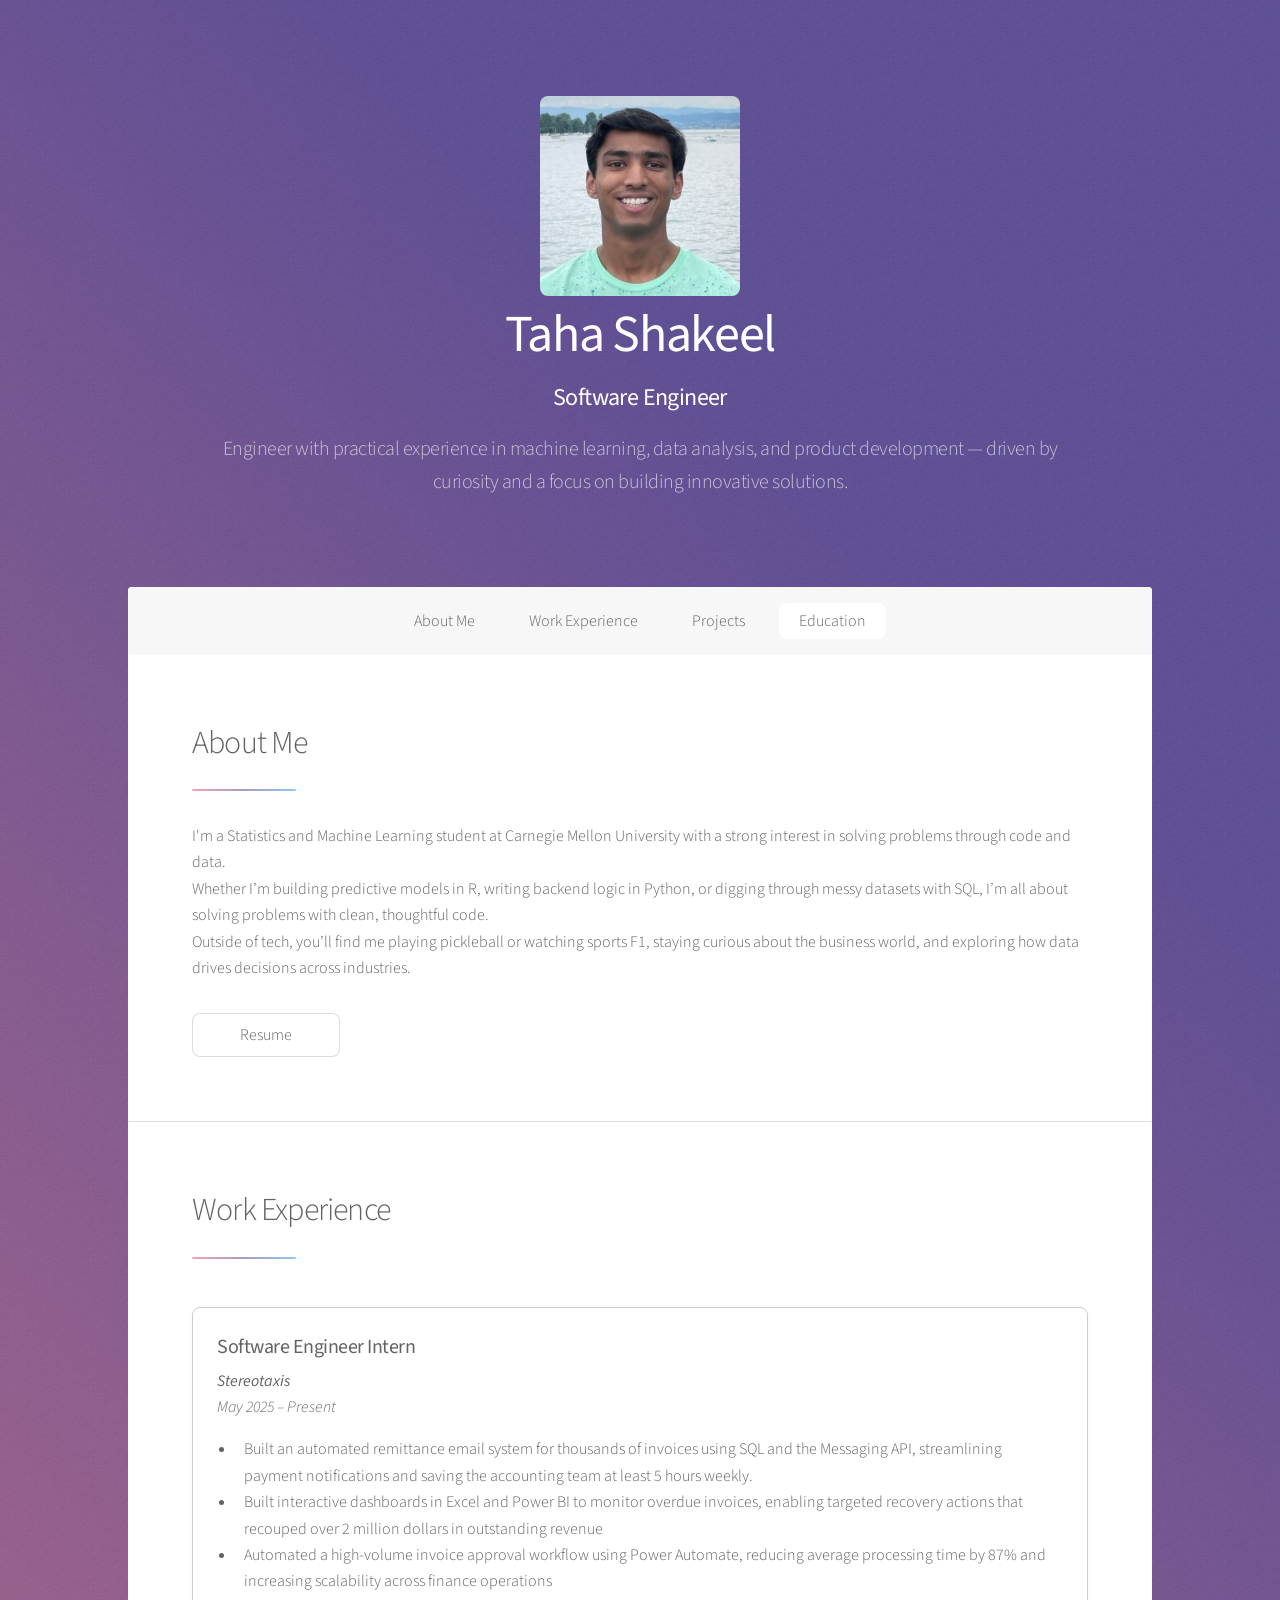
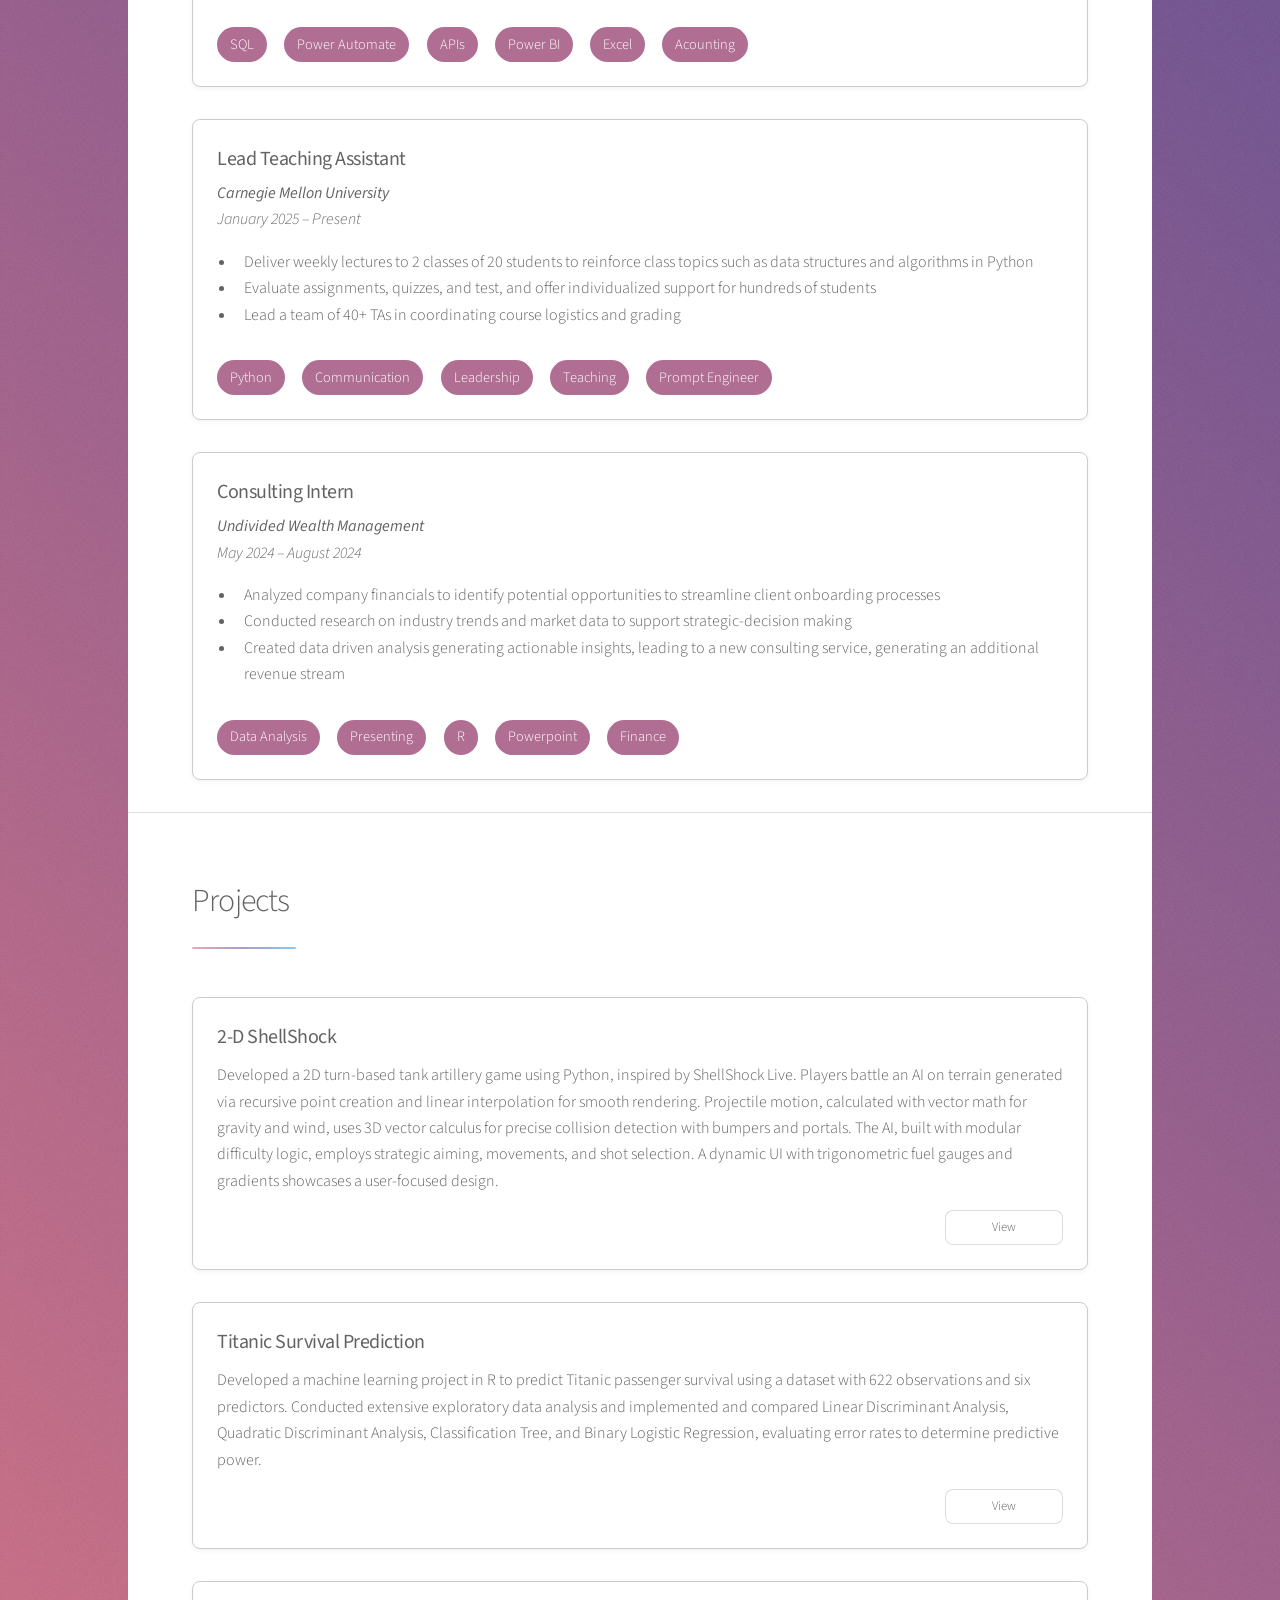
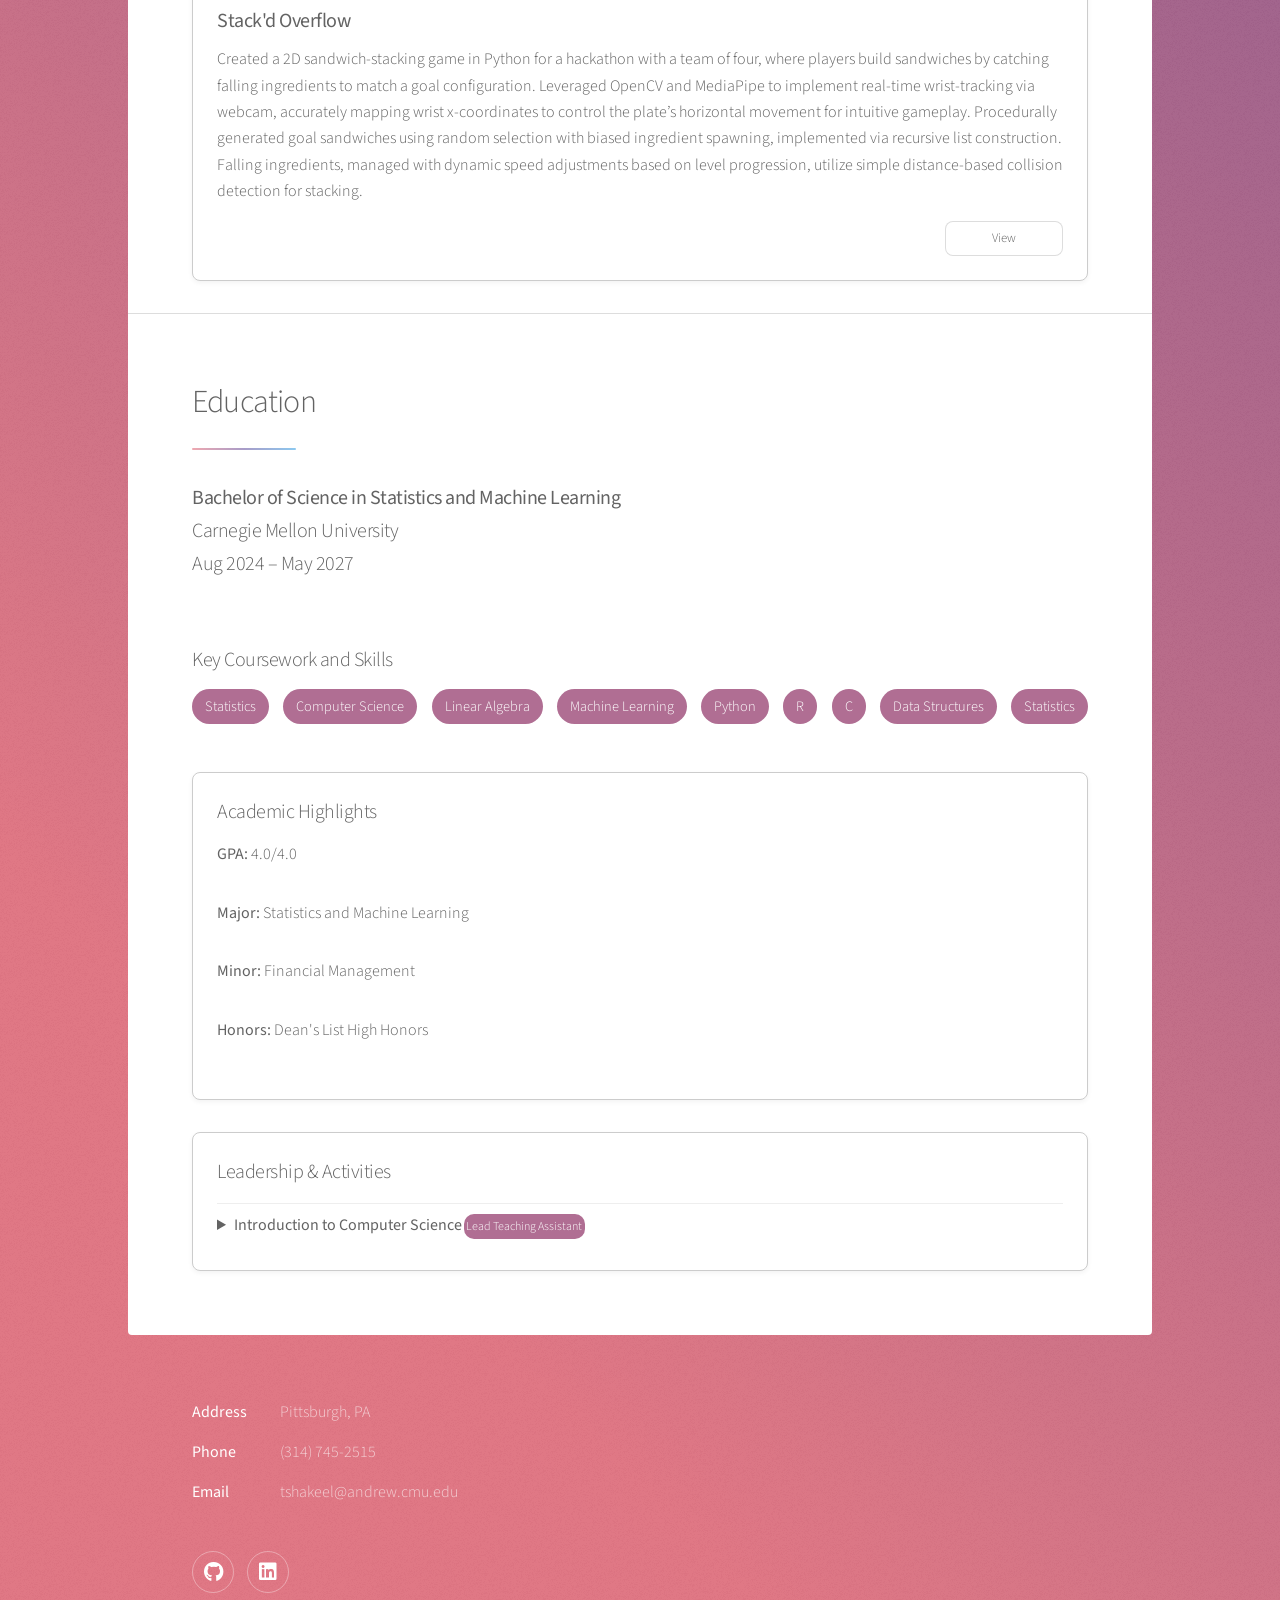
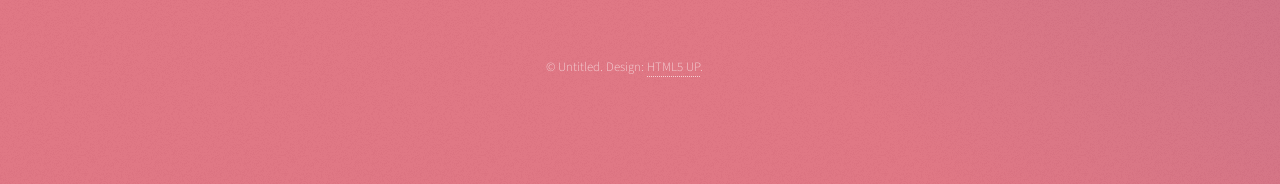
==== index.html @ e115aa86 "Update index.html" ====
<!DOCTYPE HTML>
<!--
	Stellar by HTML5 UP
	html5up.net | @ajlkn
	Free for personal and commercial use under the CCA 3.0 license (html5up.net/license)
-->
<html>
	<head>
		<title>Taha Shakeel</title>
		<meta charset="utf-8" />
		<meta name="viewport" content="width=device-width, initial-scale=1, user-scalable=no" />
		<link rel="stylesheet" href="assets/css/main.css" />
		<noscript><link rel="stylesheet" href="assets/css/noscript.css" /></noscript>
	</head>
	<body class="is-preload">

		<!-- Wrapper -->
			<div id="wrapper">

				<!-- Header -->
					<header id="header" class="alt">
						<!--<span class="image"><img src="images/ProHeadshotCropped.jpg" alt="" /></span>
						<span class="logo"><img src="images/logo.svg" alt="" /></span> -->
						<span class="image"><img src="images/tshakeel.jpg" alt="" /></span>
						<h1><b>Taha Shakeel</b></h1>
						<h2><b>Software Engineer</b></h2>
						<p>Engineer with practical experience in machine 
							learning, data analysis, and product development — driven 
							by curiosity and a focus on building innovative solutions.</p>
					</header>

				<!-- Nav -->
					<nav id="nav">
						<ul>
							<li><a href="#intro" class="active">About Me</a></li>
							<li><a href="#first">Work Experience</a></li>
							<li><a href="#second">Projects</a></li>
							<li><a href="#cta">Education</a></li>
						</ul>
					</nav>

				<!-- Main -->
					<div id="main">

						<!-- About Me -->
							<section id="intro" class="main">
								<div class="spotlight">
									<div class="content">
										<header class="major">
											<h2>About Me</h2>
										</header>
										<p>
										I'm a Statistics and Machine Learning student at Carnegie Mellon University 
										with a strong interest in solving problems through code and data.<br>

										Whether I’m building predictive models in R, writing backend logic in Python, 
										or digging through messy datasets with SQL, I’m all about solving problems 
										with clean, thoughtful code.<br>

										Outside of tech, you’ll find me playing pickleball or watching 
										sports F1, staying curious about the business world, 
										and exploring how data drives decisions across industries.
										</p>
										<ul class="actions">
											<li><a href="https://tshakeel05.github.io/assets/pdfs/Taha_ShakeelResume.pdf" class="button">Resume</a></li>
										</ul>
									</div>
									<!-- <span class="image"><img src="images/tshakeel.jpg" alt="" /></span> -->
								</div>
							</section>

						<!-- First Section -->
							<!-- Work Experience -->
							<section id="first" class="main">
								<header class="major">
									<h2>Work Experience</h2>
								</header>
								<div class="job-list">
									<!-- Job 1 -->
									<div class="job-card">
										<h3><strong>Software Engineer Intern</strong></h3>
										<p class="subheader"><strong>Stereotaxis</strong> <br>
											May 2025 – Present</p>
										<ul>
											<li>Built an automated remittance email system for thousands of invoices using SQL and the Messaging API, streamlining payment notifications and saving the accounting team at least 5 hours weekly.</li>
											<li>Built interactive dashboards in Excel and Power BI to monitor overdue invoices, enabling targeted recovery actions that recouped over 2 million dollars in outstanding revenue</li>
											<li>Automated a high-volume invoice approval workflow using Power Automate, reducing average processing time by 87% and increasing scalability across finance operations</li>
										</ul>
										<span class="course-tag">SQL</span>
										<span class="course-tag">Power Automate</span>
										<span class="course-tag">APIs</span>
										<span class="course-tag">Power BI</span>
										<span class="course-tag">Excel</span>
										<span class="course-tag">Acounting</span>
									</div>

									<!-- Job 2 -->
									<div class="job-card">
										<h3><strong>Lead Teaching Assistant</strong></h3>
										<p class="subheader"><strong>Carnegie Mellon University</strong> <br>
											January 2025 – Present</p>
										<ul>
											<li>Deliver weekly lectures to 2 classes of 20 students to reinforce class topics such as data structures and algorithms in Python</li>
											<li>Evaluate assignments, quizzes, and test, and offer individualized support for hundreds of students </li>
											<li>Lead a team of 40+ TAs in coordinating course logistics and grading</li>
										</ul>
										<span class="course-tag">Python</span>
										<span class="course-tag">Communication</span>
										<span class="course-tag">Leadership</span>
										<span class="course-tag">Teaching</span>
										<span class="course-tag">Prompt Engineer</span>
									</div>

									<!-- Job 3 -->
									<div class="job-card">
										<h3><strong>Consulting Intern</strong></h3>
										<p class="subheader"><strong>Undivided Wealth Management</strong> <br>
											May 2024 – August 2024</p>
										<ul>
											<li>Analyzed company financials to identify potential opportunities to streamline client onboarding processes</li>
											<li>Conducted research on industry trends and market data to support strategic-decision making</li>
											<li>Created data driven analysis generating actionable insights, leading to a new consulting service, generating an
												additional revenue stream</li>
										</ul>
										<span class="course-tag">Data Analysis</span>
										<span class="course-tag">Presenting</span>
										<span class="course-tag">R</span>
										<span class="course-tag">Powerpoint</span>
										<span class="course-tag">Finance</span>
									</div>
								</div>
							</section>

						<!-- Second Section -->
							<!-- Projects -->
							<section id="second" class="main">
								<header class="major">
									<h2>Projects</h2>
								</header>
								<div class="project-list">
									<!-- Project 1 -->
									<div class="project-card">
										<h3><strong>2-D ShellShock</strong></h3>
										<p>Developed a 2D turn-based tank artillery game using Python, inspired by ShellShock Live. Players battle an AI on terrain
											 generated via recursive point creation and linear interpolation for smooth rendering. Projectile motion, calculated with vector math 
											 for gravity and wind, uses 3D vector calculus for precise collision detection with bumpers and portals. The AI, built with modular 
											 difficulty logic, employs strategic aiming, movements, and shot selection. A dynamic UI with trigonometric fuel gauges and gradients showcases a user-focused design.</p>
										<footer class="card-footer">
											<a href="https://github.com/tshakeel05/ShellShock" class="button small">View</a>
										</footer>
									</div>

									<!-- Project 2 -->
									<div class="project-card">
										<h3><strong>Titanic Survival Prediction</strong></h3>
										<p>Developed a machine learning project in R to predict Titanic passenger survival using a dataset with 622 observations and six predictors.
											Conducted extensive exploratory data analysis and implemented and compared Linear Discriminant Analysis, Quadratic Discriminant Analysis, Classification Tree, 
											and Binary Logistic Regression, evaluating error rates to determine predictive power.
										</p>
										<footer class="card-footer">
											<a href="https://tshakeel05.github.io/assets/pdfs/Titanic-Project.pdf" class="button small">View</a>
										</footer>
									</div>

									<!-- Project 3 -->
									<div class="project-card">
										<h3><strong>Stack'd Overflow</strong></h3>
										<p>Created a 2D sandwich-stacking game in Python for a hackathon with a team of four, where players build sandwiches by catching 
											falling ingredients to match a goal configuration. Leveraged OpenCV and MediaPipe to implement real-time wrist-tracking via webcam, 
											accurately mapping wrist x-coordinates to control the plate’s horizontal movement for intuitive gameplay. Procedurally generated goal 
											sandwiches using random selection with biased ingredient spawning, implemented via recursive list construction. Falling ingredients, 
											managed with dynamic speed adjustments based on level progression, utilize simple distance-based collision detection for stacking.</p>
										<footer class="card-footer">
											<a href="https://github.com/ZeRana/hack112" class="button small">View</a>
										</footer>
									</div>
								</div>
							</section>

						<!-- Education -->
							<section id="cta" class="main">
								<header class="major">
									<h2>Education</h2>
									<p><strong>Bachelor of Science in Statistics and Machine Learning</strong><br>
										Carnegie Mellon University<br>
										Aug 2024 – May 2027</p>
								</header>

								<!-- Coursework -->
								<div class="coursework-container">
									<h3>Key Coursework and Skills</h3>
									<div class="scrolling-coursework">
										<div class="scrolling-track">
											<span class="course-tag">Statistics</span>
											<span class="course-tag">Computer Science</span>
											<!--<span class="course-tag">Mathematics</span> -->
											<span class="course-tag">Linear Algebra</span>
											<span class="course-tag">Machine Learning</span>
											<span class="course-tag">Python</span>
											<span class="course-tag">R</span>
											<span class="course-tag">C</span>
											<!--<span class="course-tag">Probability Theory</span> -->
											<span class="course-tag">Data Structures</span>
											<!-- Duplicate once -->
											<span class="course-tag">Statistics</span>
											<span class="course-tag">Computer Science</span>
											<!--<span class="course-tag">Mathematics</span> -->
											<span class="course-tag">Linear Algebra</span>
											<span class="course-tag">Machine Learning</span>
											<span class="course-tag">Python</span>
											<span class="course-tag">R</span>
											<span class="course-tag">C</span>
											<!--<span class="course-tag">Probability Theory</span> -->
											<span class="course-tag">Data Structures</span>
										</div>
									</div>
								</div>


								<!-- Academic Highlights -->
								<div class="edu-grid">
									<div class="edu-card">
										<h3>Academic Highlights</h3>
										<p><strong>GPA:</strong> 4.0/4.0</p>
										<p><strong>Major:</strong> Statistics and Machine Learning</p>
										<p><strong>Minor:</strong> Financial Management</p>
										<p><strong>Honors:</strong> Dean's List High Honors</p>
									</div>

									<!-- Leadership & Activities -->
									<div class="edu-card">
										<h3>Leadership & Activities</h3>

										<details class="dropdown-card">
											<summary><strong>Introduction to Computer Science</strong> <span class="badge">Lead Teaching Assistant</span></summary>
											<p>Oversee a team of 40+ TAs in coordinating course logistics and grading for CMU's largest undergraduate Intro to CS course. Lead weekly 
												recitation sessions focused on data structures and algorithms for a class of about 20 students, and held regular office hours 
												to provide individualized academic support and mentorship.</p>
										</details>
									</div>
								</div>
							</section>
					</div>

				<!-- Footer -->
					<footer id="footer">
						<section>
							<dl class="alt">
								<dt>Address</dt>
								<dd>Pittsburgh, PA</dd>
								<dt>Phone</dt>
								<dd>(314) 745-2515</dd>
								<dt>Email</dt>
								<dd>tshakeel@andrew.cmu.edu</a></dd>
							</dl>
							<ul class="icons">
								<li><a href="https://github.com/tshakeel05" class="icon brands fa-github alt"><span class="label">GitHub</span></a></li>
								<li><a href="https://www.linkedin.com/in/taha-shakeel" class="icon brands fa-linkedin alt"><span class="label">Linkedin</span></a></li>
							</ul>
						</section>
						<p class="copyright">&copy; Untitled. Design: <a href="https://html5up.net">HTML5 UP</a>.</p>
					</footer>

			</div>

		<!-- Scripts -->
			<script src="assets/js/jquery.min.js"></script>
			<script src="assets/js/jquery.scrollex.min.js"></script>
			<script src="assets/js/jquery.scrolly.min.js"></script>
			<script src="assets/js/browser.min.js"></script>
			<script src="assets/js/breakpoints.min.js"></script>
			<script src="assets/js/util.js"></script>
			<script src="assets/js/main.js"></script>

	</body>

</html>
---- assets/css/noscript.css ----
/*
	Stellar by HTML5 UP
	html5up.net | @ajlkn
	Free for personal and commercial use under the CCA 3.0 license (html5up.net/license)
*/

/* Header */

	body.is-preload #header.alt > * {
		opacity: 1;
	}

	body.is-preload #header.alt .logo {
		-moz-transform: none;
		-webkit-transform: none;
		-ms-transform: none;
		transform: none;
	}
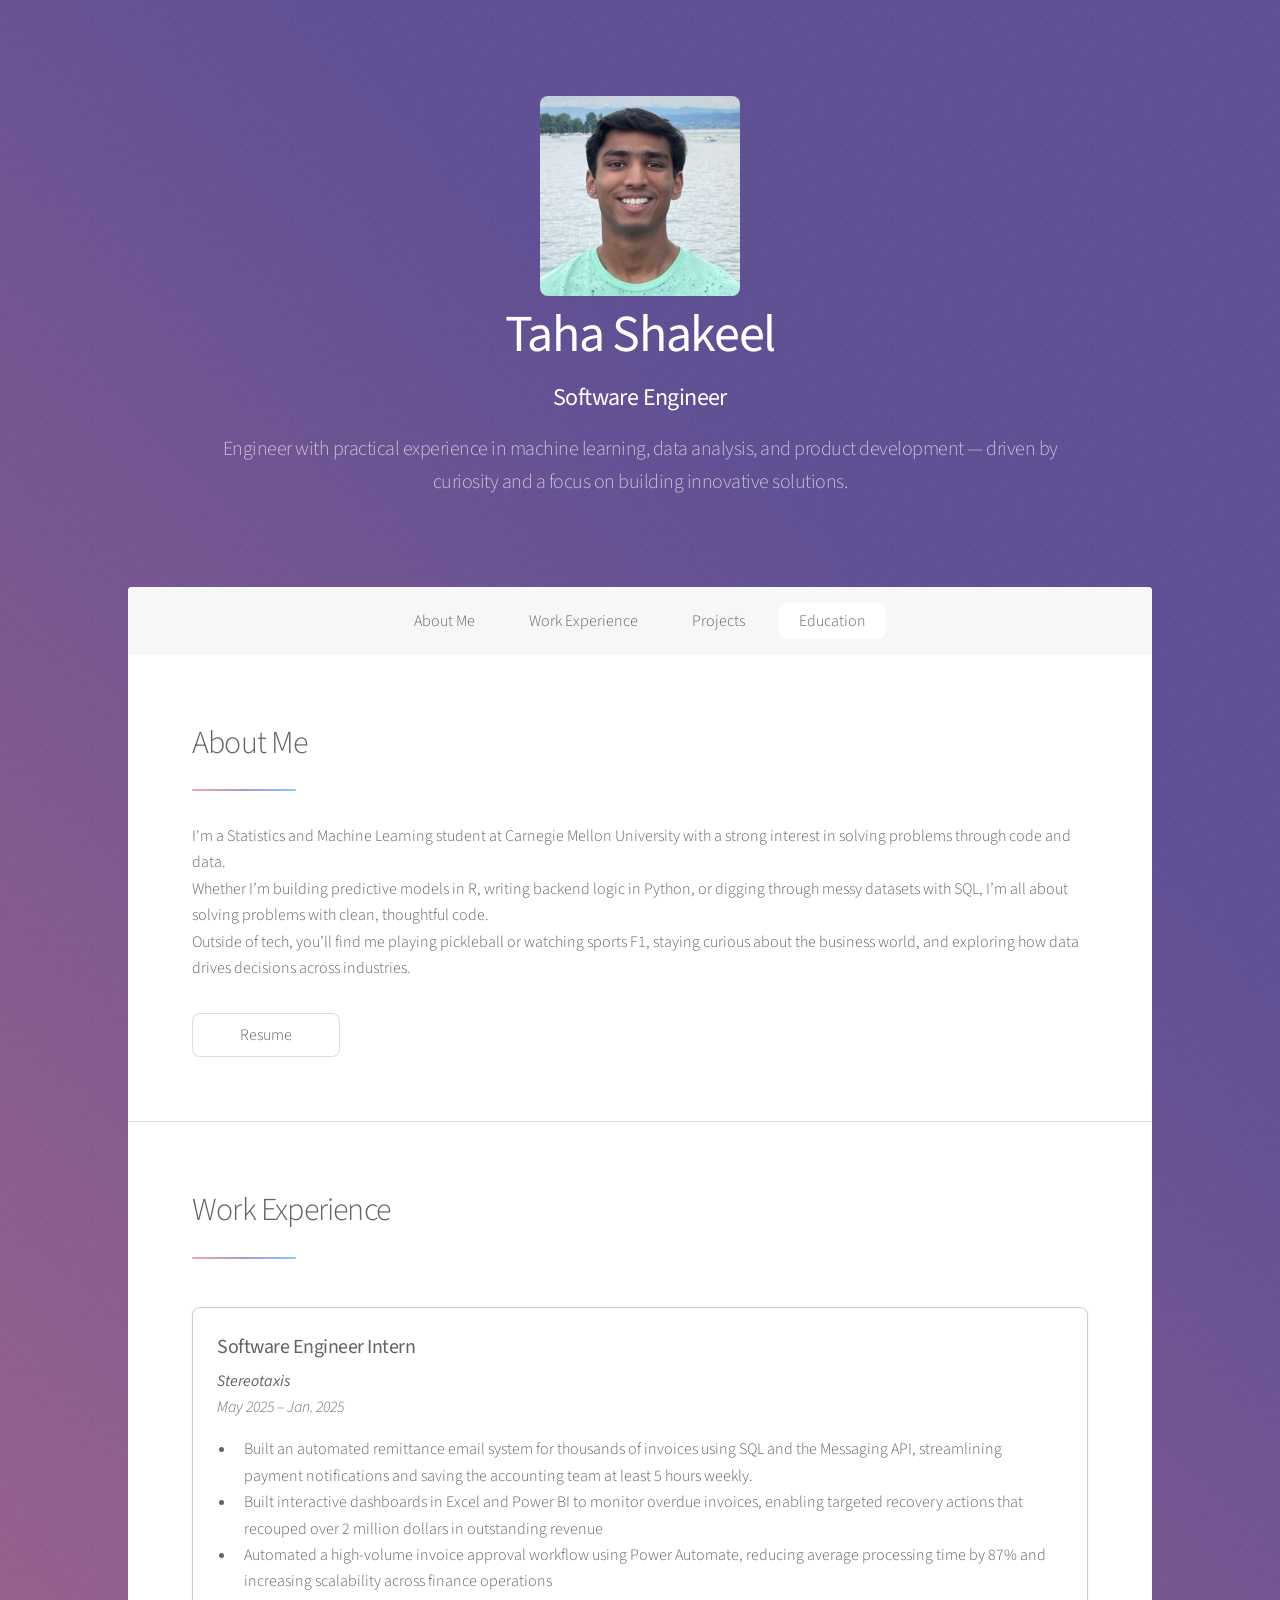
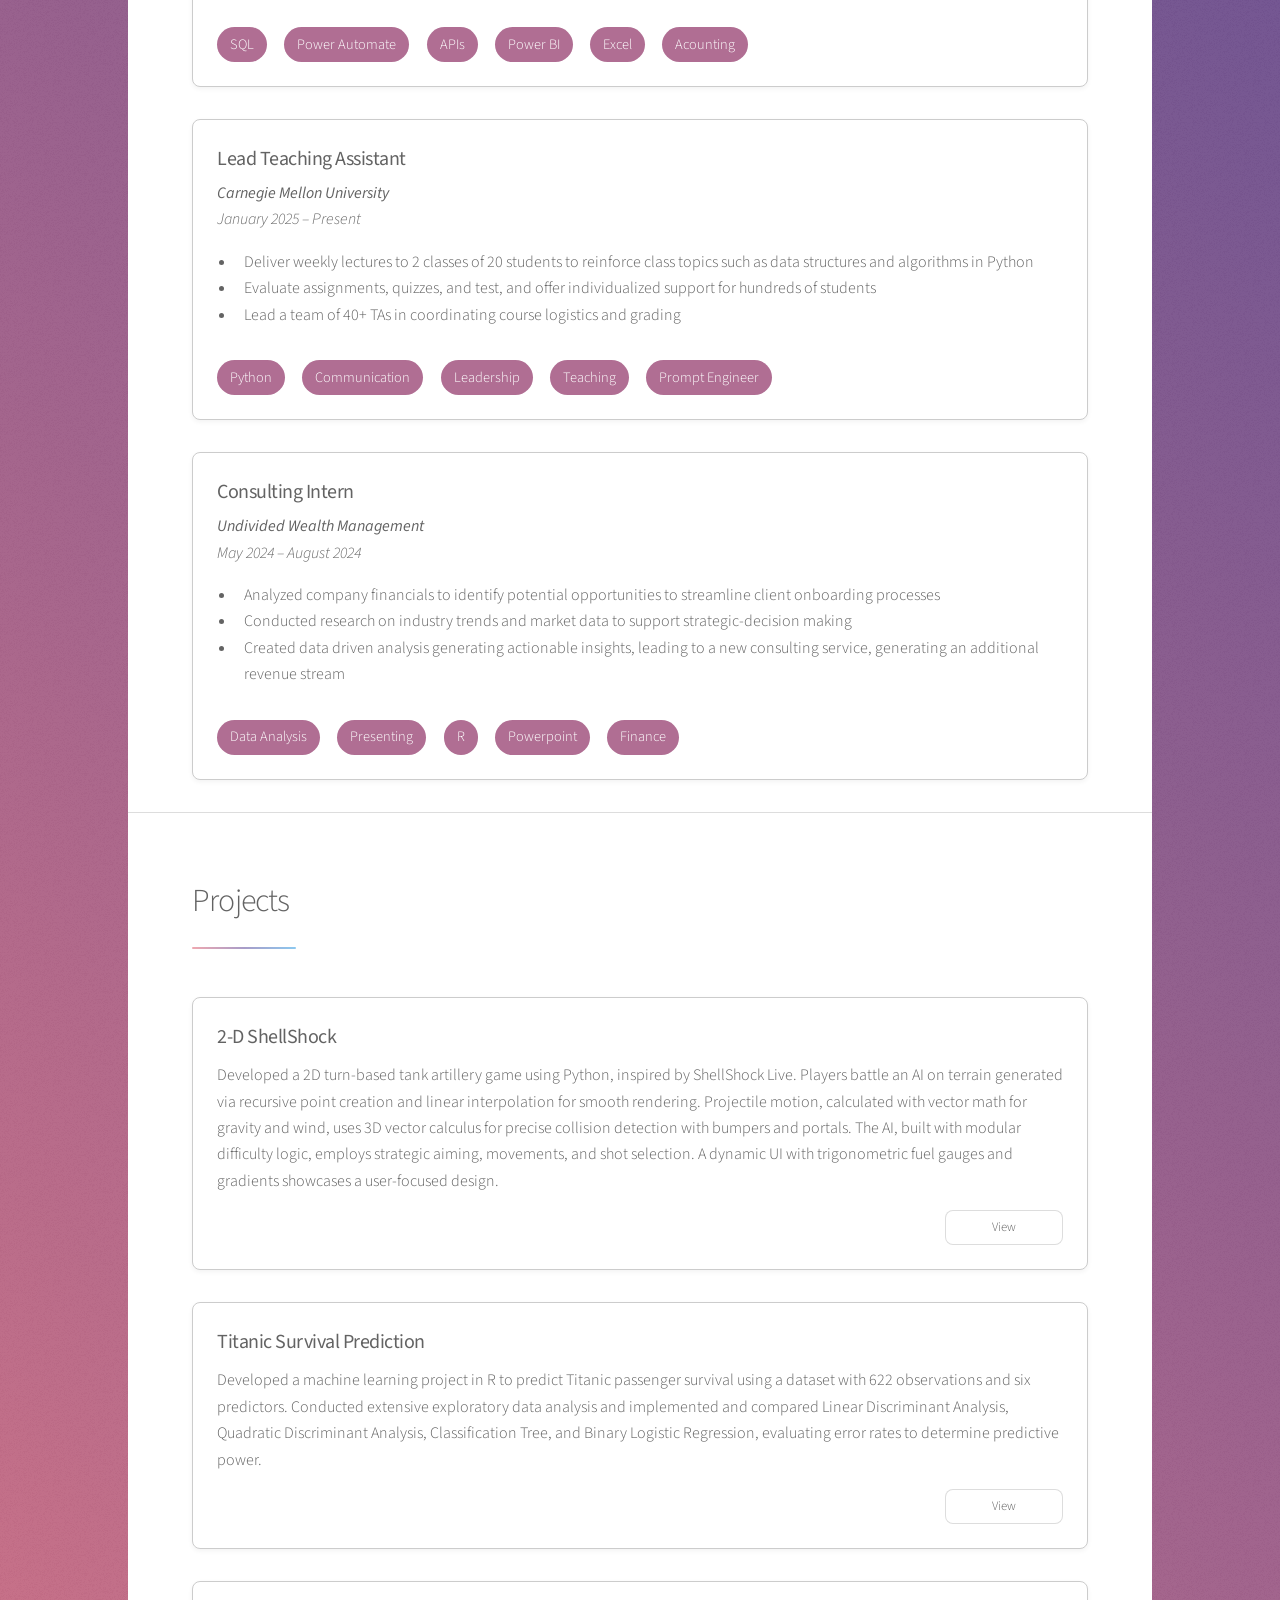
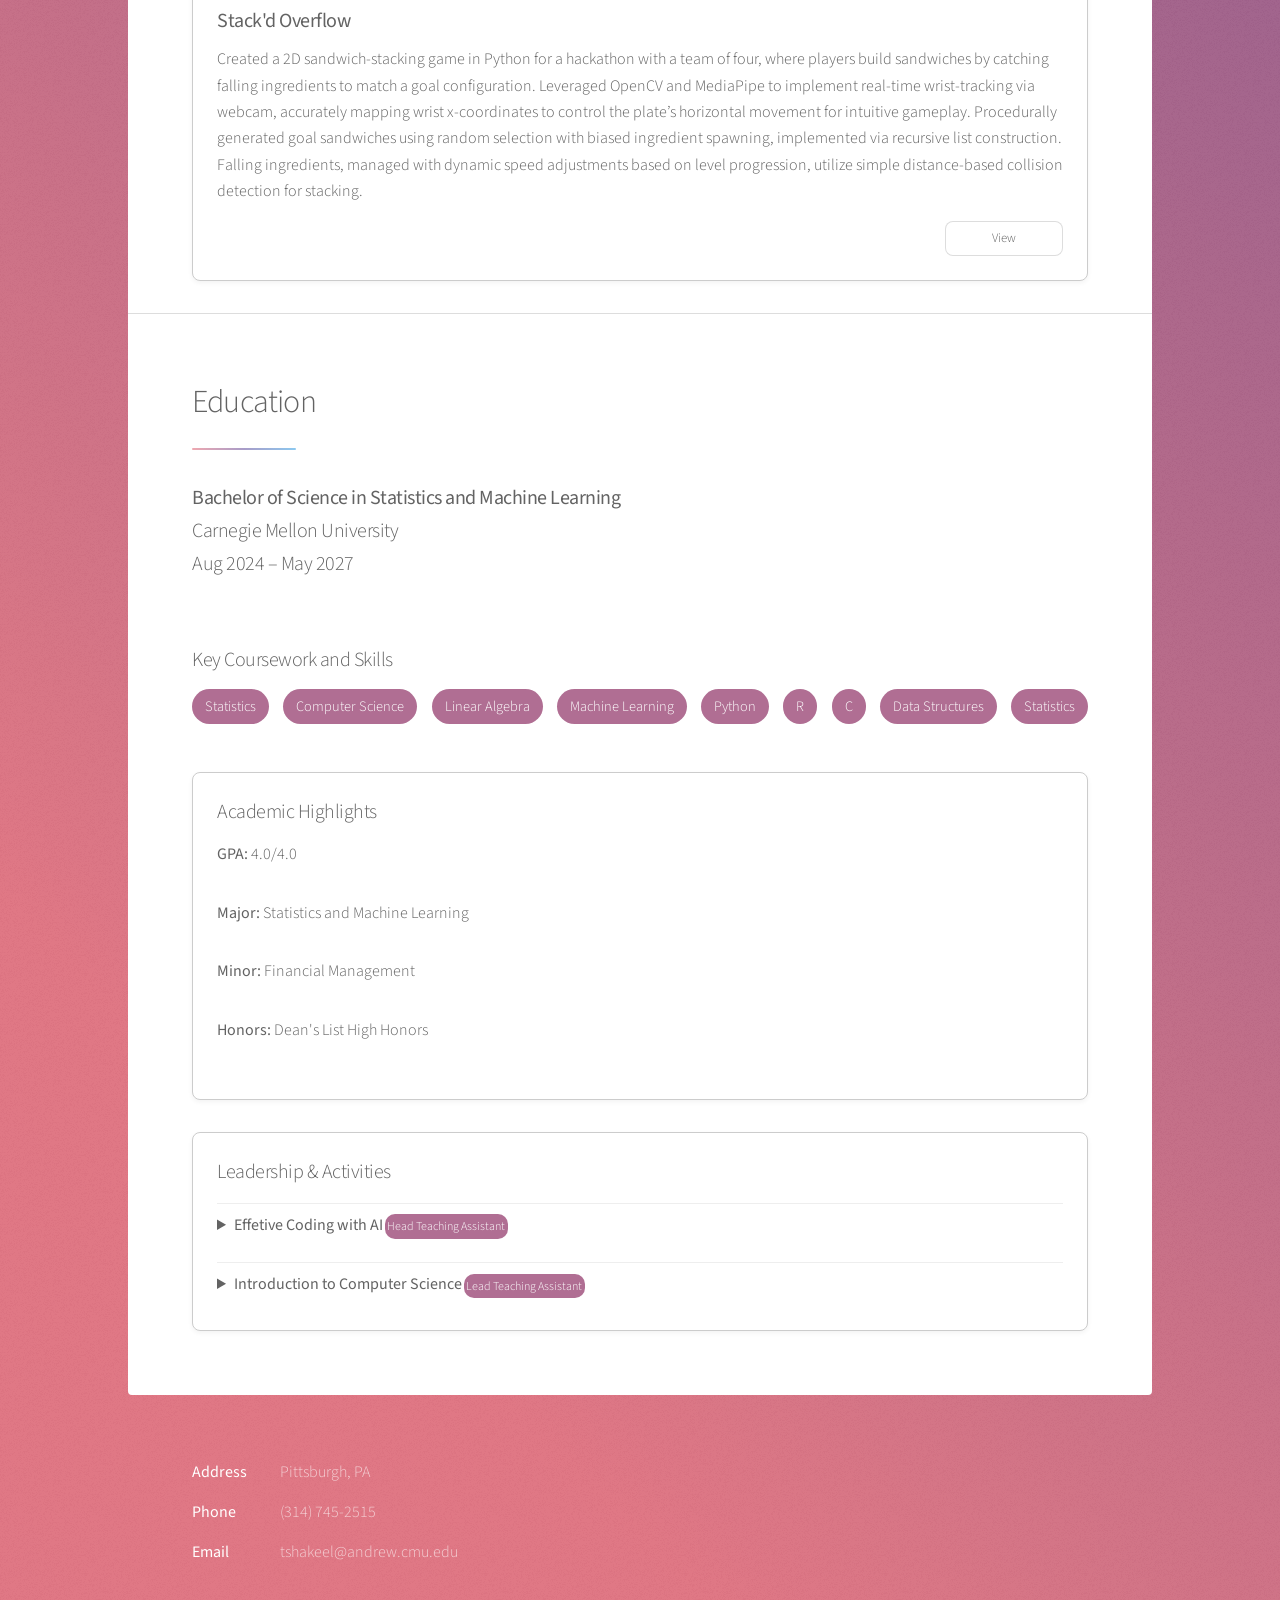
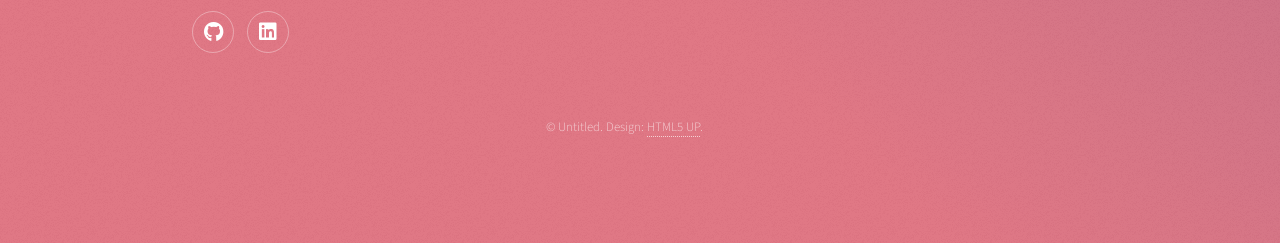
==== commit 1664e949: "Update index.html" ====
--- a/index.html
+++ b/index.html
@@ -80,7 +80,7 @@
 									<div class="job-card">
 										<h3><strong>Software Engineer Intern</strong></h3>
 										<p class="subheader"><strong>Stereotaxis</strong> <br>
-											May 2025 – Present</p>
+											May 2025 – Jan. 2025</p>
 										<ul>
 											<li>Built an automated remittance email system for thousands of invoices using SQL and the Messaging API, streamlining payment notifications and saving the accounting team at least 5 hours weekly.</li>
 											<li>Built interactive dashboards in Excel and Power BI to monitor overdue invoices, enabling targeted recovery actions that recouped over 2 million dollars in outstanding revenue</li>
@@ -232,6 +232,10 @@
 										<h3>Leadership & Activities</h3>
 
 										<details class="dropdown-card">
+											<summary><strong>Effetive Coding with AI</strong> <span class="badge">Head Teaching Assistant</span></summary>
+											<p></p>
+										</details>
+										<details class="dropdown-card">
 											<summary><strong>Introduction to Computer Science</strong> <span class="badge">Lead Teaching Assistant</span></summary>
 											<p>Oversee a team of 40+ TAs in coordinating course logistics and grading for CMU's largest undergraduate Intro to CS course. Lead weekly 
 												recitation sessions focused on data structures and algorithms for a class of about 20 students, and held regular office hours 
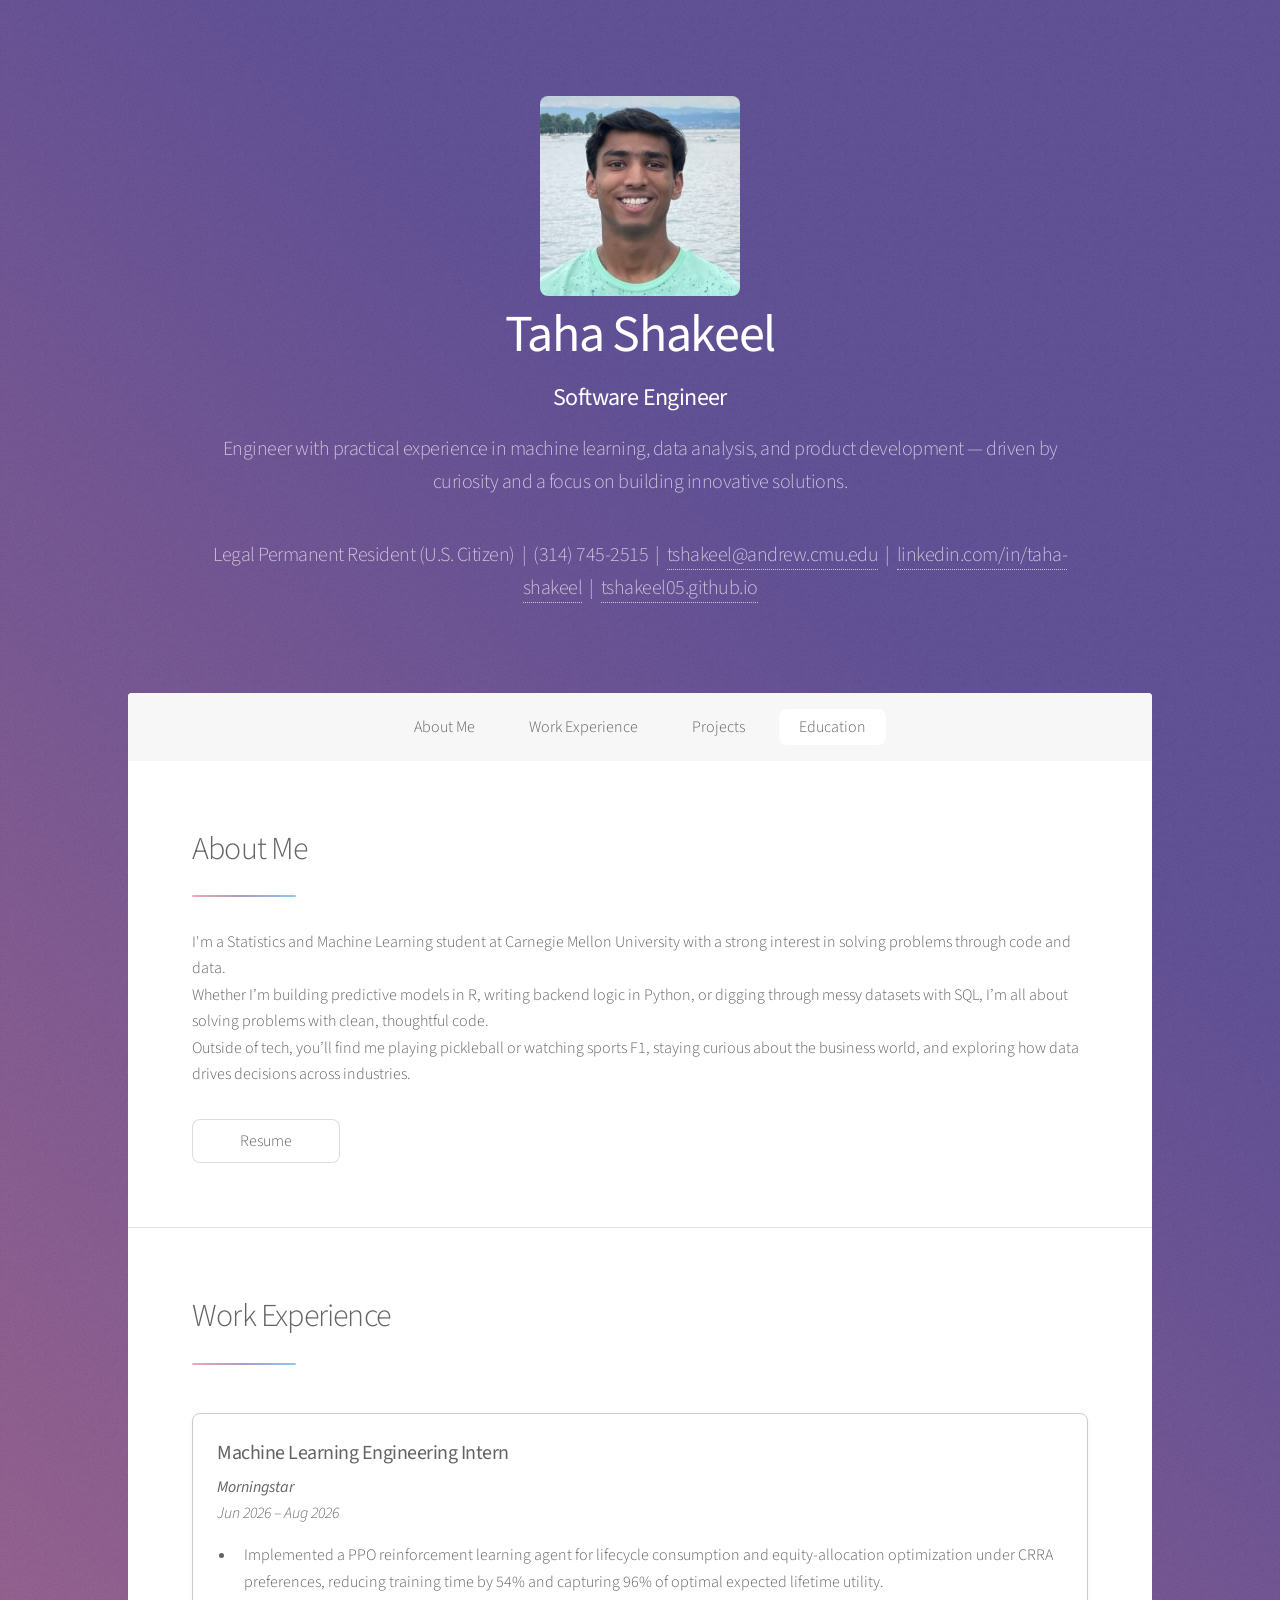
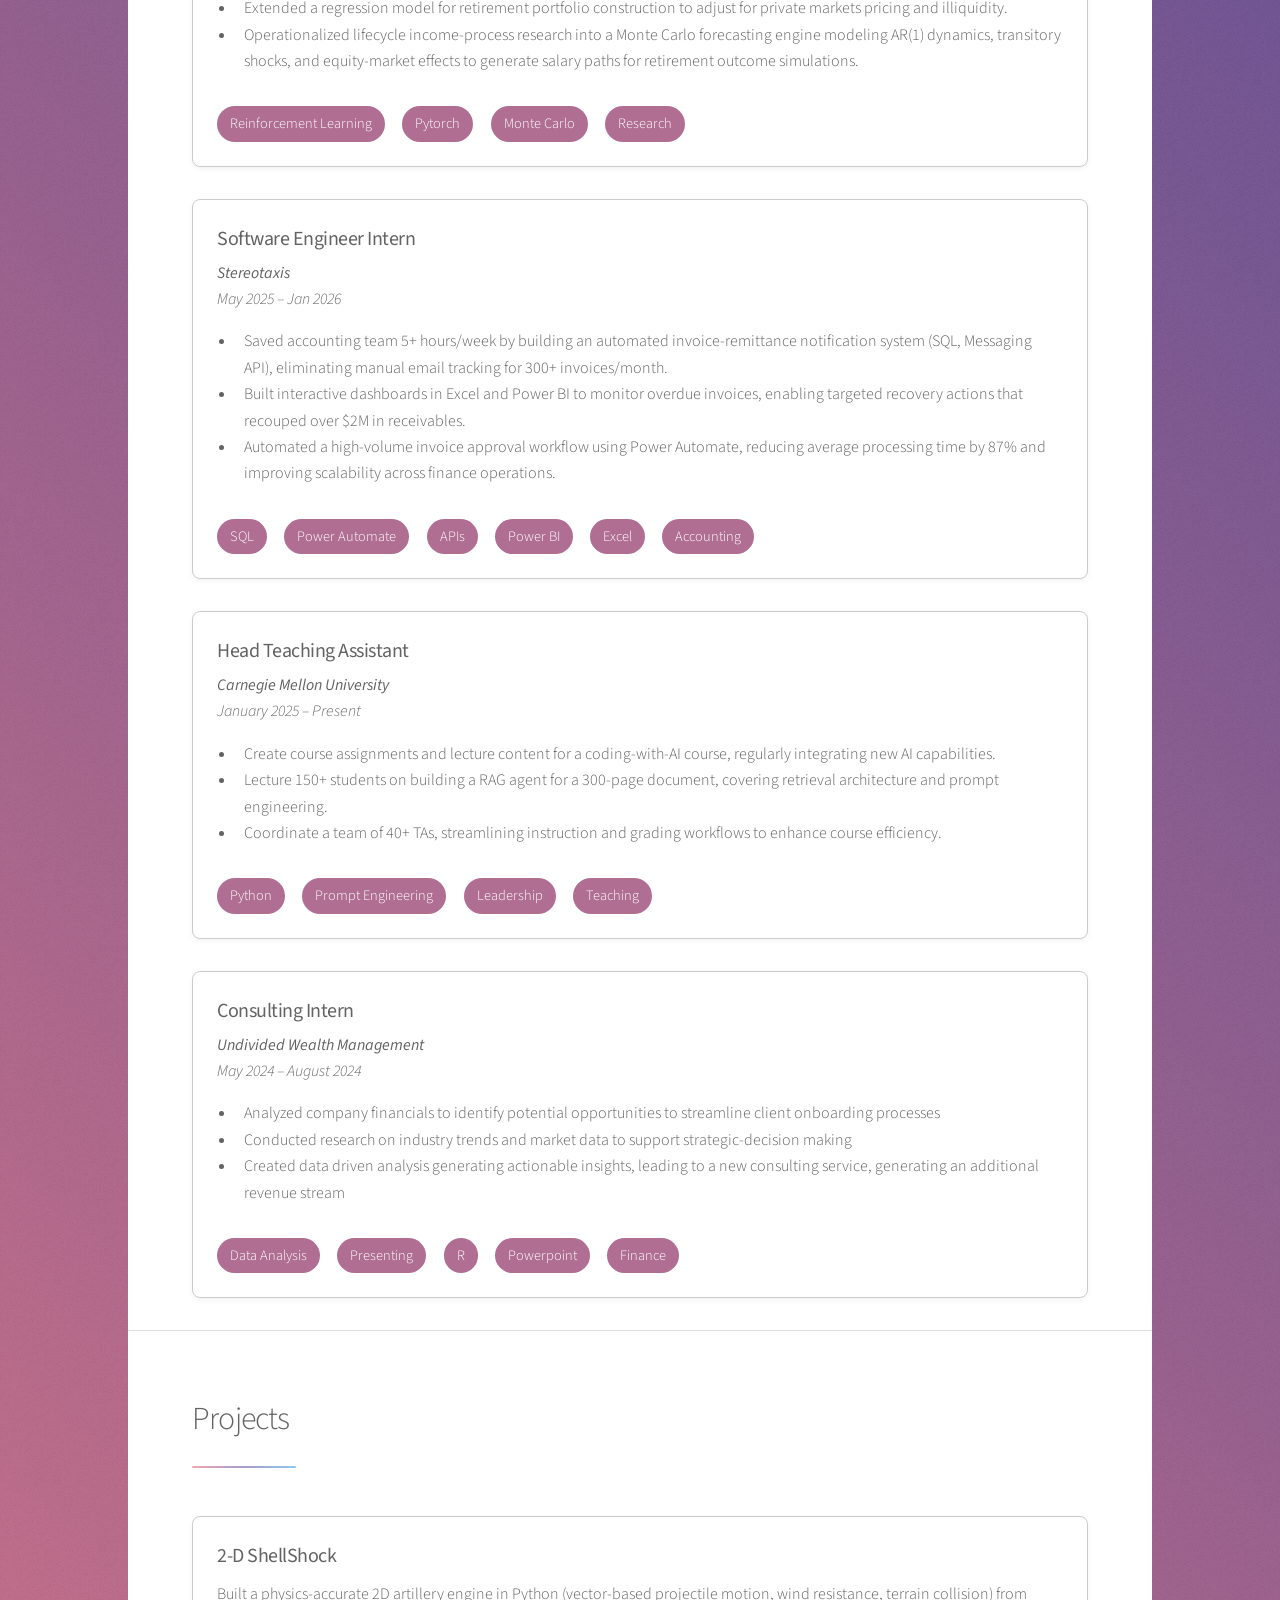
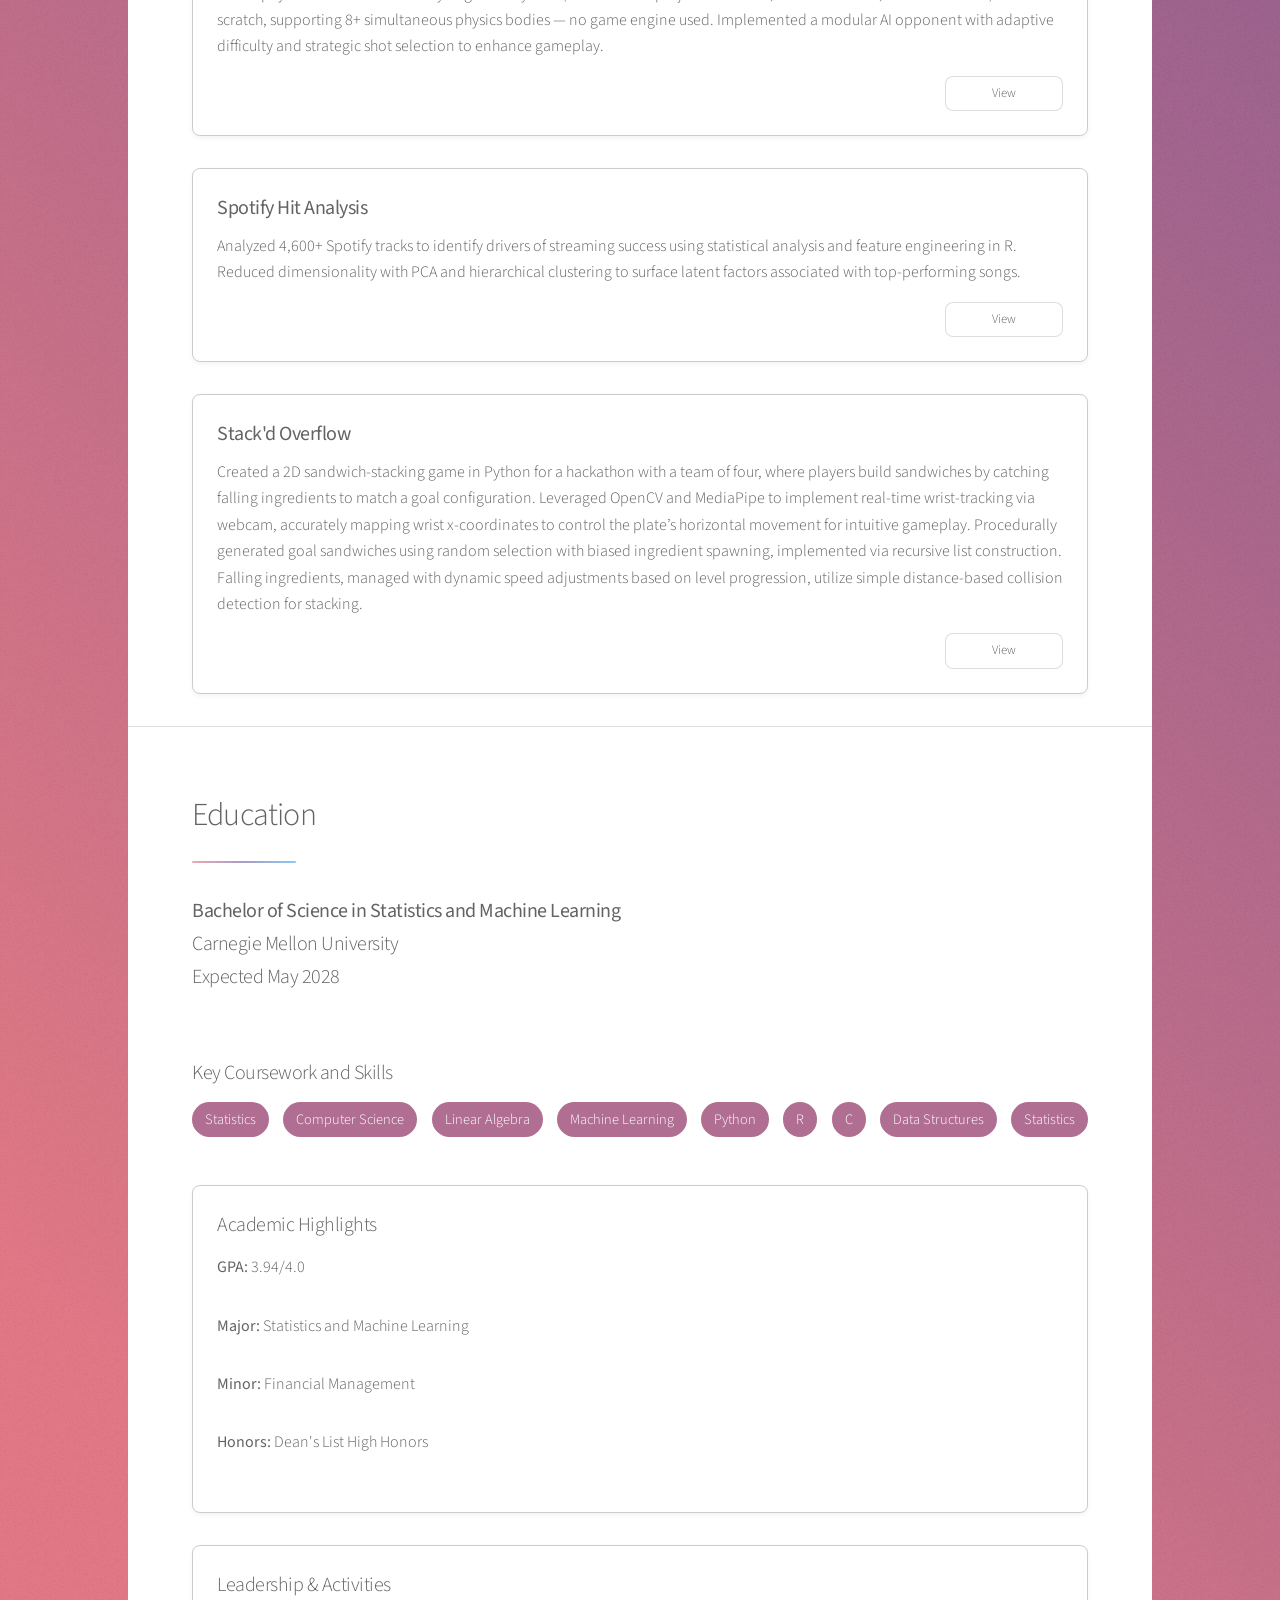
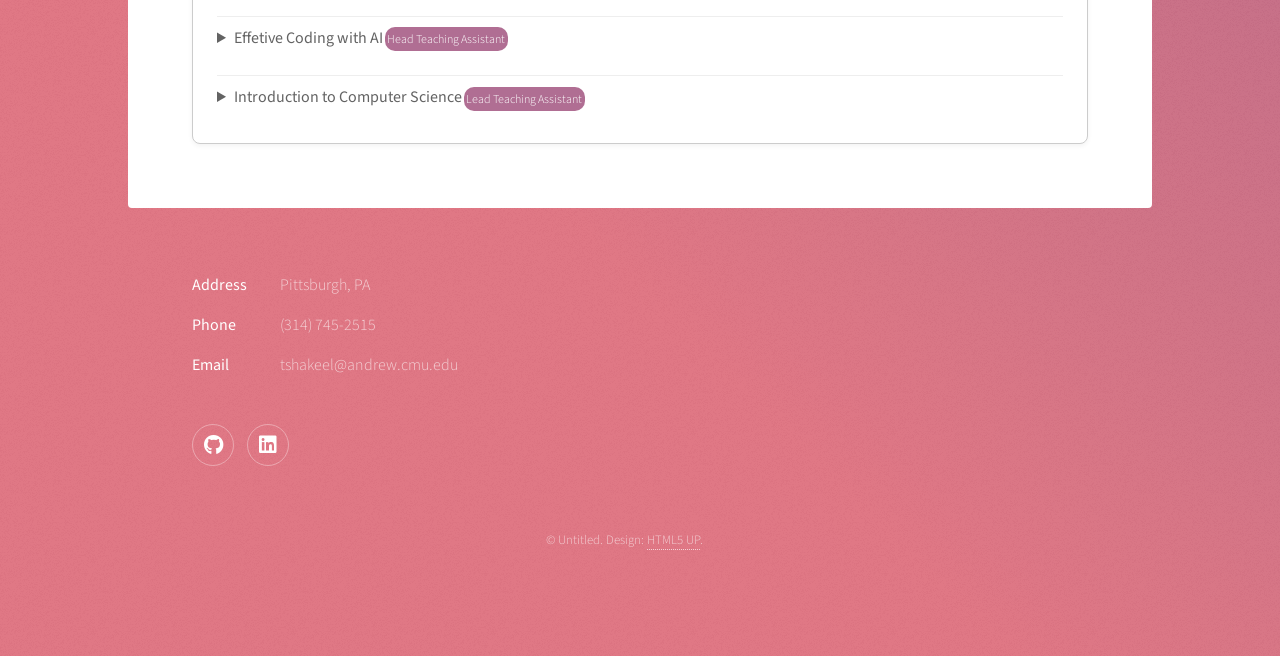
==== commit 707c9cc5: "Update index.html" ====
--- a/index.html
+++ b/index.html
@@ -27,6 +27,7 @@
 						<p>Engineer with practical experience in machine 
 							learning, data analysis, and product development — driven 
 							by curiosity and a focus on building innovative solutions.</p>
+						<p class="contact">Legal Permanent Resident (U.S. Citizen) &nbsp;|&nbsp; (314) 745-2515 &nbsp;|&nbsp; <a href="mailto:tshakeel@andrew.cmu.edu">tshakeel@andrew.cmu.edu</a> &nbsp;|&nbsp; <a href="https://www.linkedin.com/in/taha-shakeel">linkedin.com/in/taha-shakeel</a> &nbsp;|&nbsp; <a href="https://tshakeel05.github.io">tshakeel05.github.io</a></p>
 					</header>
 
 				<!-- Nav -->
@@ -76,39 +77,53 @@
 									<h2>Work Experience</h2>
 								</header>
 								<div class="job-list">
+									<!-- Job 0 -->
+									<div class="job-card">
+										<h3><strong>Machine Learning Engineering Intern</strong></h3>
+										<p class="subheader"><strong>Morningstar</strong> <br>
+											Jun 2026 – Aug 2026</p>
+										<ul>
+											<li>Implemented a PPO reinforcement learning agent for lifecycle consumption and equity-allocation optimization under CRRA preferences, reducing training time by 54% and capturing 96% of optimal expected lifetime utility.</li>
+											<li>Extended a regression model for retirement portfolio construction to adjust for private markets pricing and illiquidity.</li>
+											<li>Operationalized lifecycle income-process research into a Monte Carlo forecasting engine modeling AR(1) dynamics, transitory shocks, and equity-market effects to generate salary paths for retirement outcome simulations.</li>
+										</ul>
+										<span class="course-tag">Reinforcement Learning</span>
+										<span class="course-tag">Pytorch</span>
+										<span class="course-tag">Monte Carlo</span>
+										<span class="course-tag">Research</span>
+									</div>
 									<!-- Job 1 -->
 									<div class="job-card">
 										<h3><strong>Software Engineer Intern</strong></h3>
 										<p class="subheader"><strong>Stereotaxis</strong> <br>
-											May 2025 – Jan. 2025</p>
-										<ul>
-											<li>Built an automated remittance email system for thousands of invoices using SQL and the Messaging API, streamlining payment notifications and saving the accounting team at least 5 hours weekly.</li>
-											<li>Built interactive dashboards in Excel and Power BI to monitor overdue invoices, enabling targeted recovery actions that recouped over 2 million dollars in outstanding revenue</li>
-											<li>Automated a high-volume invoice approval workflow using Power Automate, reducing average processing time by 87% and increasing scalability across finance operations</li>
+											May 2025 – Jan 2026</p>
+										<ul>
+											<li>Saved accounting team 5+ hours/week by building an automated invoice-remittance notification system (SQL, Messaging API), eliminating manual email tracking for 300+ invoices/month.</li>
+											<li>Built interactive dashboards in Excel and Power BI to monitor overdue invoices, enabling targeted recovery actions that recouped over $2M in receivables.</li>
+											<li>Automated a high-volume invoice approval workflow using Power Automate, reducing average processing time by 87% and improving scalability across finance operations.</li>
 										</ul>
 										<span class="course-tag">SQL</span>
 										<span class="course-tag">Power Automate</span>
 										<span class="course-tag">APIs</span>
 										<span class="course-tag">Power BI</span>
 										<span class="course-tag">Excel</span>
-										<span class="course-tag">Acounting</span>
+										<span class="course-tag">Accounting</span>
 									</div>
 
 									<!-- Job 2 -->
 									<div class="job-card">
-										<h3><strong>Lead Teaching Assistant</strong></h3>
+										<h3><strong>Head Teaching Assistant</strong></h3>
 										<p class="subheader"><strong>Carnegie Mellon University</strong> <br>
 											January 2025 – Present</p>
 										<ul>
-											<li>Deliver weekly lectures to 2 classes of 20 students to reinforce class topics such as data structures and algorithms in Python</li>
-											<li>Evaluate assignments, quizzes, and test, and offer individualized support for hundreds of students </li>
-											<li>Lead a team of 40+ TAs in coordinating course logistics and grading</li>
+											<li>Create course assignments and lecture content for a coding-with-AI course, regularly integrating new AI capabilities.</li>
+											<li>Lecture 150+ students on building a RAG agent for a 300-page document, covering retrieval architecture and prompt engineering.</li>
+											<li>Coordinate a team of 40+ TAs, streamlining instruction and grading workflows to enhance course efficiency.</li>
 										</ul>
 										<span class="course-tag">Python</span>
-										<span class="course-tag">Communication</span>
+										<span class="course-tag">Prompt Engineering</span>
 										<span class="course-tag">Leadership</span>
 										<span class="course-tag">Teaching</span>
-										<span class="course-tag">Prompt Engineer</span>
 									</div>
 
 									<!-- Job 3 -->
@@ -141,10 +156,7 @@
 									<!-- Project 1 -->
 									<div class="project-card">
 										<h3><strong>2-D ShellShock</strong></h3>
-										<p>Developed a 2D turn-based tank artillery game using Python, inspired by ShellShock Live. Players battle an AI on terrain
-											 generated via recursive point creation and linear interpolation for smooth rendering. Projectile motion, calculated with vector math 
-											 for gravity and wind, uses 3D vector calculus for precise collision detection with bumpers and portals. The AI, built with modular 
-											 difficulty logic, employs strategic aiming, movements, and shot selection. A dynamic UI with trigonometric fuel gauges and gradients showcases a user-focused design.</p>
+										<p>Built a physics-accurate 2D artillery engine in Python (vector-based projectile motion, wind resistance, terrain collision) from scratch, supporting 8+ simultaneous physics bodies — no game engine used. Implemented a modular AI opponent with adaptive difficulty and strategic shot selection to enhance gameplay.</p>
 										<footer class="card-footer">
 											<a href="https://github.com/tshakeel05/ShellShock" class="button small">View</a>
 										</footer>
@@ -152,13 +164,10 @@
 
 									<!-- Project 2 -->
 									<div class="project-card">
-										<h3><strong>Titanic Survival Prediction</strong></h3>
-										<p>Developed a machine learning project in R to predict Titanic passenger survival using a dataset with 622 observations and six predictors.
-											Conducted extensive exploratory data analysis and implemented and compared Linear Discriminant Analysis, Quadratic Discriminant Analysis, Classification Tree, 
-											and Binary Logistic Regression, evaluating error rates to determine predictive power.
-										</p>
+										<h3><strong>Spotify Hit Analysis</strong></h3>
+										<p>Analyzed 4,600+ Spotify tracks to identify drivers of streaming success using statistical analysis and feature engineering in R. Reduced dimensionality with PCA and hierarchical clustering to surface latent factors associated with top-performing songs.</p>
 										<footer class="card-footer">
-											<a href="https://tshakeel05.github.io/assets/pdfs/Titanic-Project.pdf" class="button small">View</a>
+											<a href="https://tshakeel05.github.io/assets/pdfs/Spotify-Hit-Analysis.pdf" class="button small">View</a>
 										</footer>
 									</div>
 
@@ -182,8 +191,8 @@
 								<header class="major">
 									<h2>Education</h2>
 									<p><strong>Bachelor of Science in Statistics and Machine Learning</strong><br>
-										Carnegie Mellon University<br>
-										Aug 2024 – May 2027</p>
+									Carnegie Mellon University<br>
+									Expected May 2028</p>
 								</header>
 
 								<!-- Coursework -->
@@ -221,7 +230,7 @@
 								<div class="edu-grid">
 									<div class="edu-card">
 										<h3>Academic Highlights</h3>
-										<p><strong>GPA:</strong> 4.0/4.0</p>
+										<p><strong>GPA:</strong> 3.94/4.0</p>
 										<p><strong>Major:</strong> Statistics and Machine Learning</p>
 										<p><strong>Minor:</strong> Financial Management</p>
 										<p><strong>Honors:</strong> Dean's List High Honors</p>
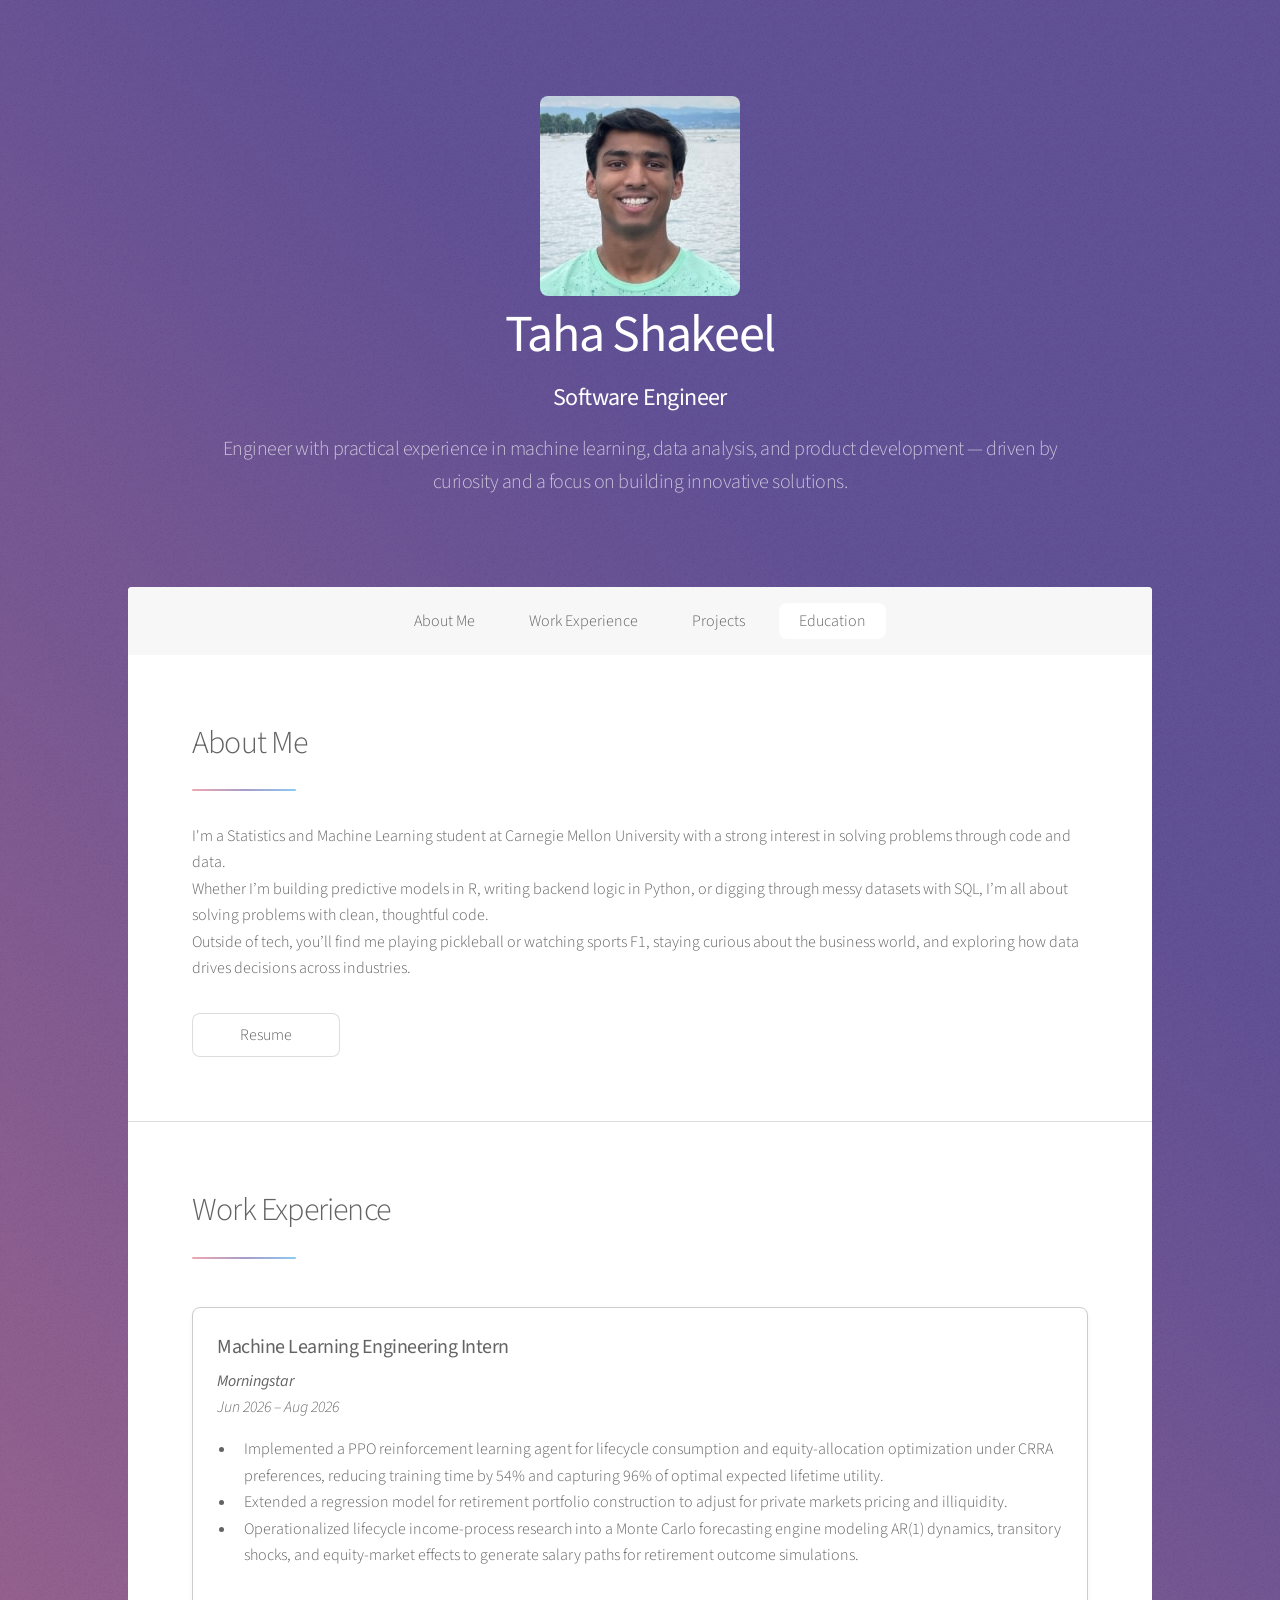
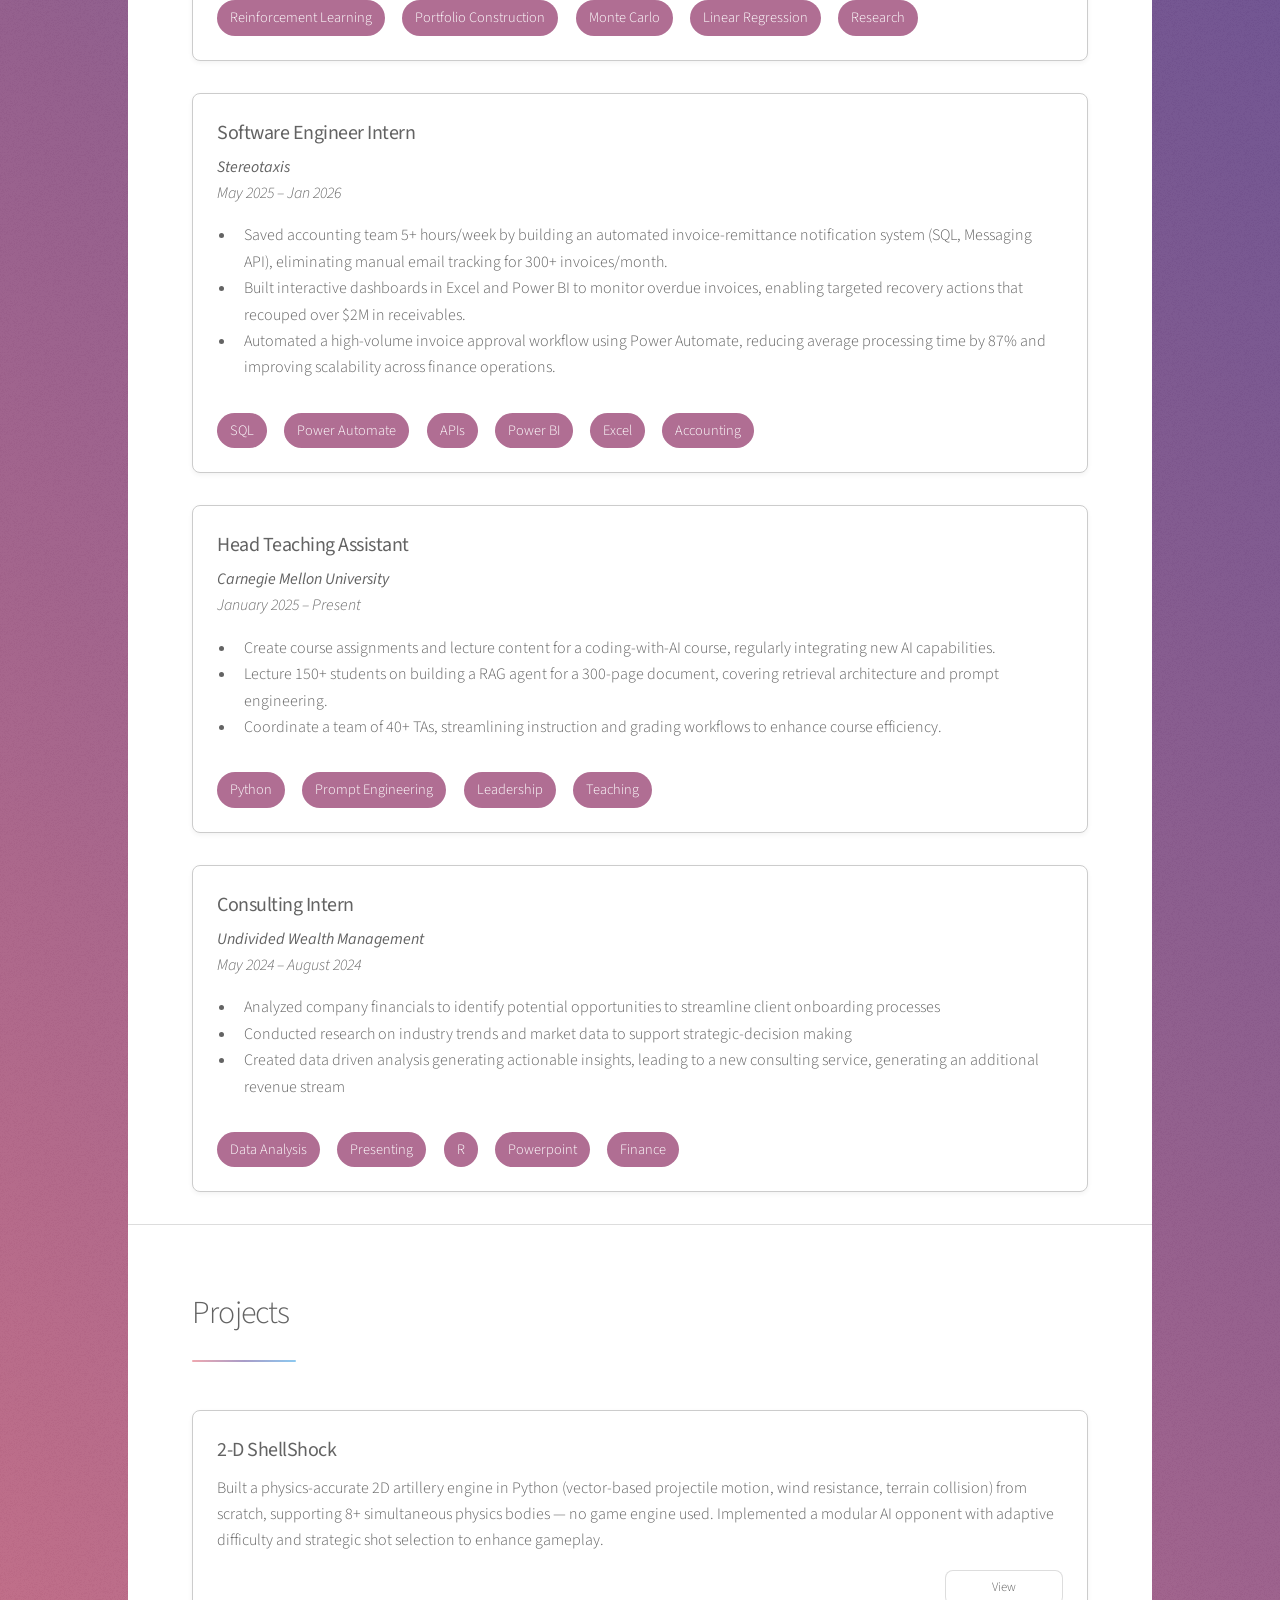
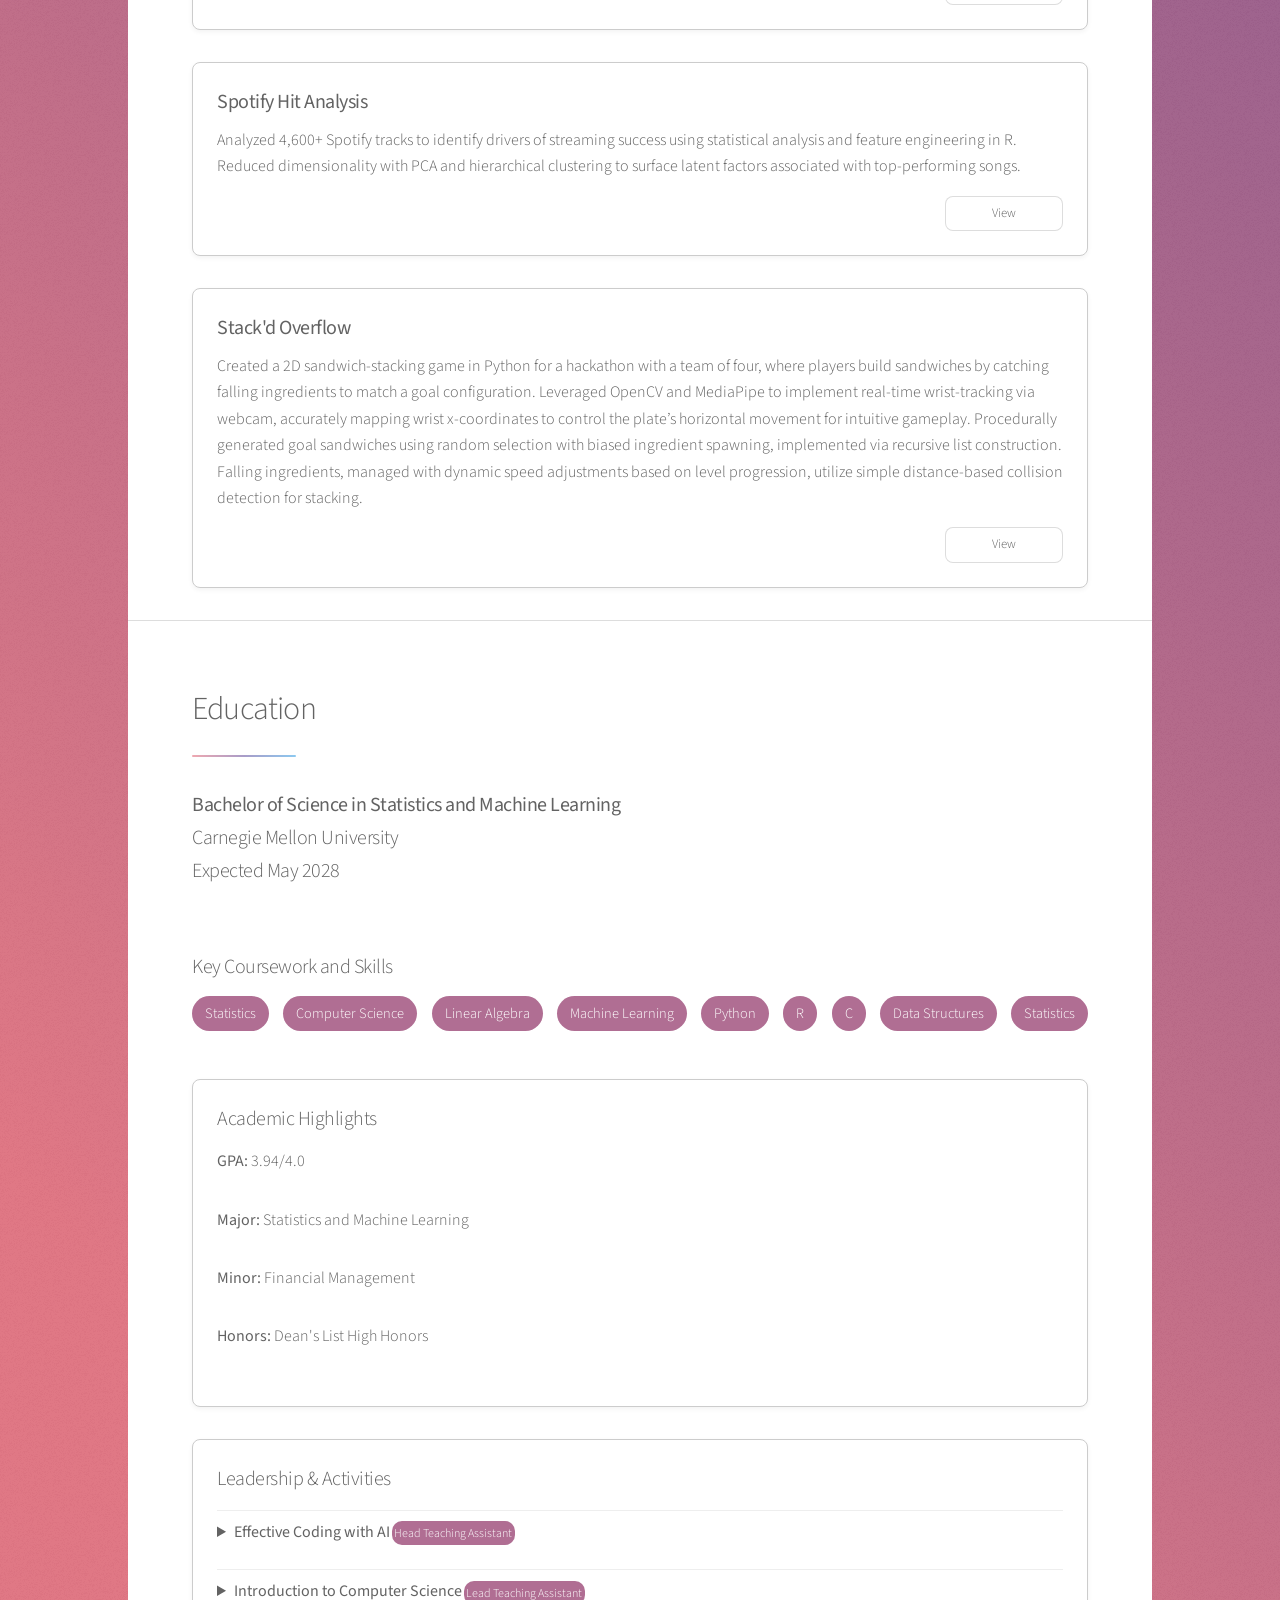
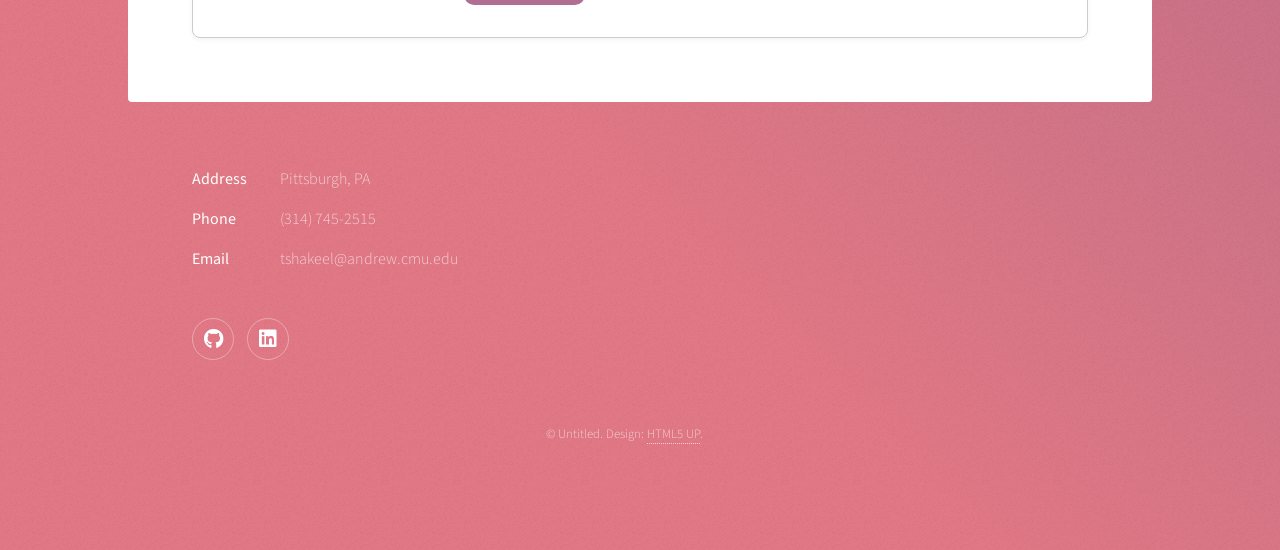
==== commit 737023cf: "Update index.html" ====
--- a/index.html
+++ b/index.html
@@ -27,7 +27,6 @@
 						<p>Engineer with practical experience in machine 
 							learning, data analysis, and product development — driven 
 							by curiosity and a focus on building innovative solutions.</p>
-						<p class="contact">Legal Permanent Resident (U.S. Citizen) &nbsp;|&nbsp; (314) 745-2515 &nbsp;|&nbsp; <a href="mailto:tshakeel@andrew.cmu.edu">tshakeel@andrew.cmu.edu</a> &nbsp;|&nbsp; <a href="https://www.linkedin.com/in/taha-shakeel">linkedin.com/in/taha-shakeel</a> &nbsp;|&nbsp; <a href="https://tshakeel05.github.io">tshakeel05.github.io</a></p>
 					</header>
 
 				<!-- Nav -->
@@ -88,8 +87,9 @@
 											<li>Operationalized lifecycle income-process research into a Monte Carlo forecasting engine modeling AR(1) dynamics, transitory shocks, and equity-market effects to generate salary paths for retirement outcome simulations.</li>
 										</ul>
 										<span class="course-tag">Reinforcement Learning</span>
-										<span class="course-tag">Pytorch</span>
+										<span class="course-tag">Portfolio Construction</span>
 										<span class="course-tag">Monte Carlo</span>
+										<span class="course-tag">Linear Regression</span>
 										<span class="course-tag">Research</span>
 									</div>
 									<!-- Job 1 -->
@@ -241,8 +241,8 @@
 										<h3>Leadership & Activities</h3>
 
 										<details class="dropdown-card">
-											<summary><strong>Effetive Coding with AI</strong> <span class="badge">Head Teaching Assistant</span></summary>
-											<p></p>
+											<summary><strong>Effective Coding with AI</strong> <span class="badge">Head Teaching Assistant</span></summary>
+											<p>Create course assignments and lecture content for a coding-with-AI course, regularly integrating new AI capabilities. Lecture 150+ students on building a RAG agent for a 300-page document, covering retrieval architecture and prompt engineering.</p>
 										</details>
 										<details class="dropdown-card">
 											<summary><strong>Introduction to Computer Science</strong> <span class="badge">Lead Teaching Assistant</span></summary>
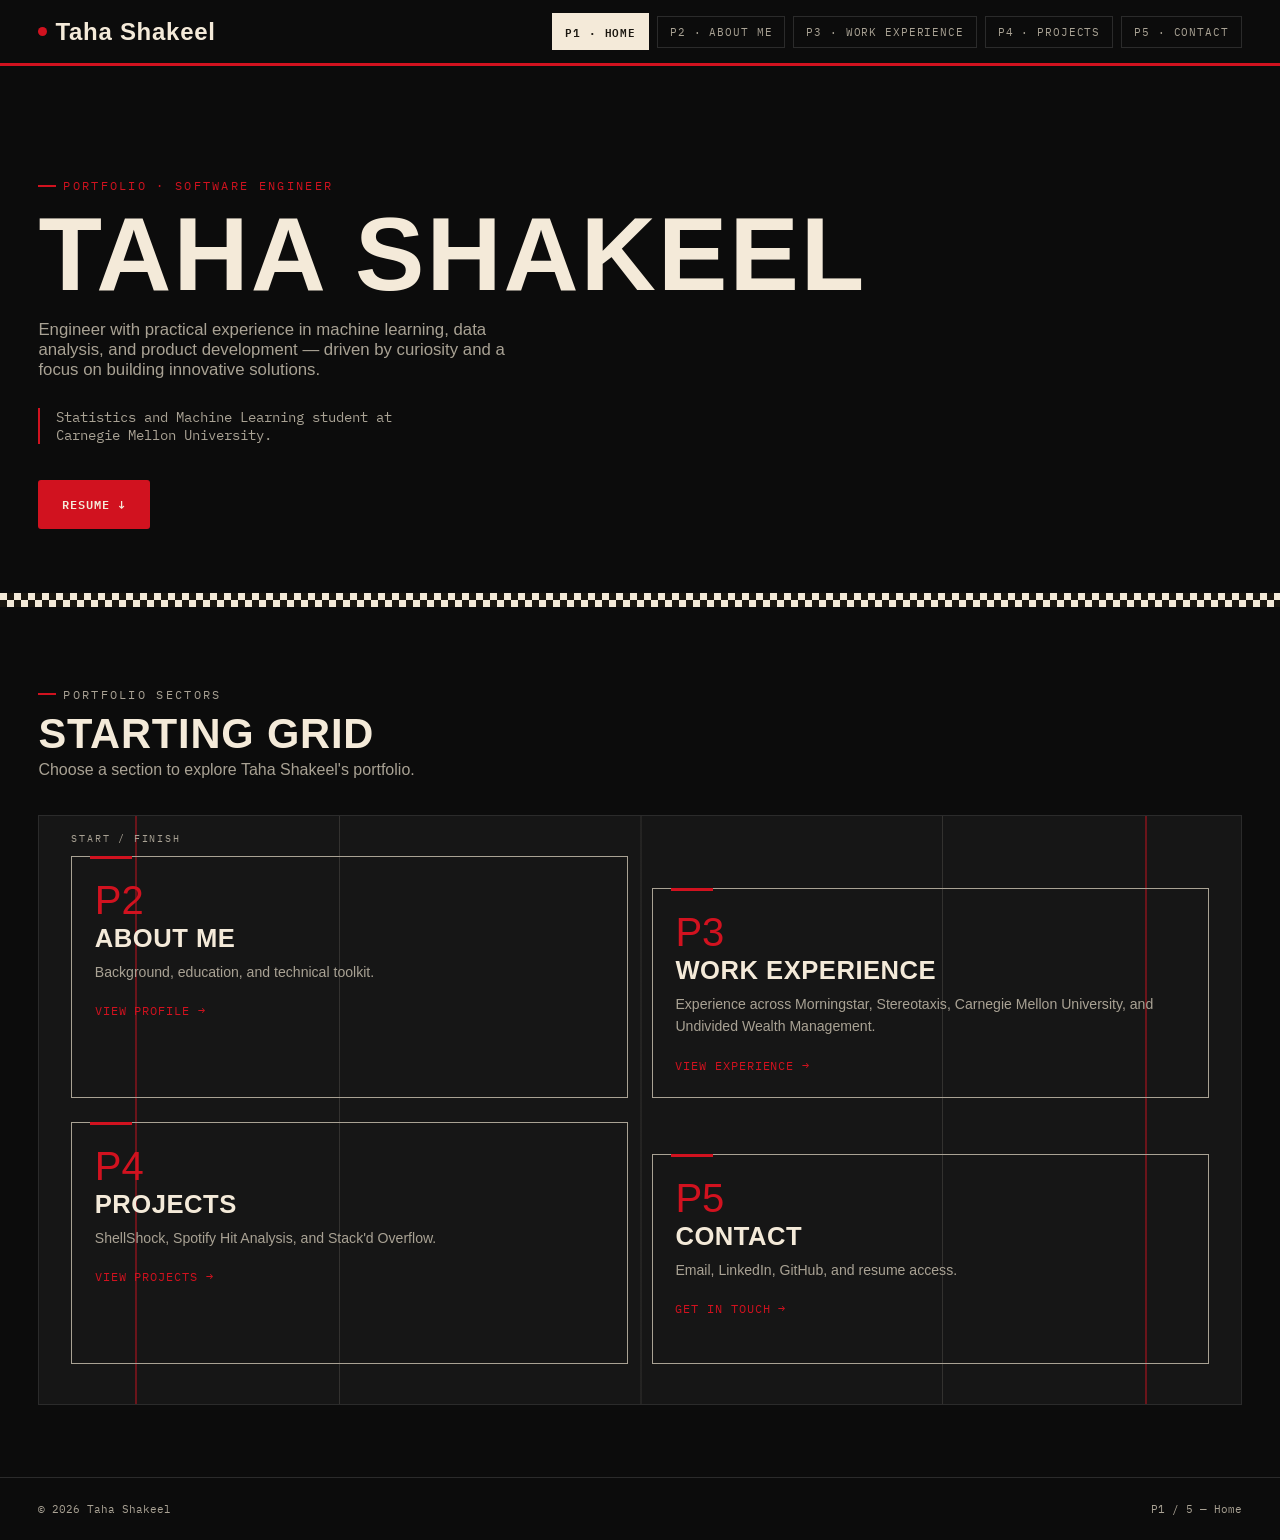
==== commit b164a080: "Update to F1 theme" ====
--- a/index.html
+++ b/index.html
@@ -1,291 +1,30 @@
-<!DOCTYPE HTML>
-<!--
-	Stellar by HTML5 UP
-	html5up.net | @ajlkn
-	Free for personal and commercial use under the CCA 3.0 license (html5up.net/license)
--->
-<html>
-	<head>
-		<title>Taha Shakeel</title>
-		<meta charset="utf-8" />
-		<meta name="viewport" content="width=device-width, initial-scale=1, user-scalable=no" />
-		<link rel="stylesheet" href="assets/css/main.css" />
-		<noscript><link rel="stylesheet" href="assets/css/noscript.css" /></noscript>
-	</head>
-	<body class="is-preload">
-
-		<!-- Wrapper -->
-			<div id="wrapper">
-
-				<!-- Header -->
-					<header id="header" class="alt">
-						<!--<span class="image"><img src="images/ProHeadshotCropped.jpg" alt="" /></span>
-						<span class="logo"><img src="images/logo.svg" alt="" /></span> -->
-						<span class="image"><img src="images/tshakeel.jpg" alt="" /></span>
-						<h1><b>Taha Shakeel</b></h1>
-						<h2><b>Software Engineer</b></h2>
-						<p>Engineer with practical experience in machine 
-							learning, data analysis, and product development — driven 
-							by curiosity and a focus on building innovative solutions.</p>
-					</header>
-
-				<!-- Nav -->
-					<nav id="nav">
-						<ul>
-							<li><a href="#intro" class="active">About Me</a></li>
-							<li><a href="#first">Work Experience</a></li>
-							<li><a href="#second">Projects</a></li>
-							<li><a href="#cta">Education</a></li>
-						</ul>
-					</nav>
-
-				<!-- Main -->
-					<div id="main">
-
-						<!-- About Me -->
-							<section id="intro" class="main">
-								<div class="spotlight">
-									<div class="content">
-										<header class="major">
-											<h2>About Me</h2>
-										</header>
-										<p>
-										I'm a Statistics and Machine Learning student at Carnegie Mellon University 
-										with a strong interest in solving problems through code and data.<br>
-
-										Whether I’m building predictive models in R, writing backend logic in Python, 
-										or digging through messy datasets with SQL, I’m all about solving problems 
-										with clean, thoughtful code.<br>
-
-										Outside of tech, you’ll find me playing pickleball or watching 
-										sports F1, staying curious about the business world, 
-										and exploring how data drives decisions across industries.
-										</p>
-										<ul class="actions">
-											<li><a href="https://tshakeel05.github.io/assets/pdfs/Taha_ShakeelResume.pdf" class="button">Resume</a></li>
-										</ul>
-									</div>
-									<!-- <span class="image"><img src="images/tshakeel.jpg" alt="" /></span> -->
-								</div>
-							</section>
-
-						<!-- First Section -->
-							<!-- Work Experience -->
-							<section id="first" class="main">
-								<header class="major">
-									<h2>Work Experience</h2>
-								</header>
-								<div class="job-list">
-									<!-- Job 0 -->
-									<div class="job-card">
-										<h3><strong>Machine Learning Engineering Intern</strong></h3>
-										<p class="subheader"><strong>Morningstar</strong> <br>
-											Jun 2026 – Aug 2026</p>
-										<ul>
-											<li>Implemented a PPO reinforcement learning agent for lifecycle consumption and equity-allocation optimization under CRRA preferences, reducing training time by 54% and capturing 96% of optimal expected lifetime utility.</li>
-											<li>Extended a regression model for retirement portfolio construction to adjust for private markets pricing and illiquidity.</li>
-											<li>Operationalized lifecycle income-process research into a Monte Carlo forecasting engine modeling AR(1) dynamics, transitory shocks, and equity-market effects to generate salary paths for retirement outcome simulations.</li>
-										</ul>
-										<span class="course-tag">Reinforcement Learning</span>
-										<span class="course-tag">Portfolio Construction</span>
-										<span class="course-tag">Monte Carlo</span>
-										<span class="course-tag">Linear Regression</span>
-										<span class="course-tag">Research</span>
-									</div>
-									<!-- Job 1 -->
-									<div class="job-card">
-										<h3><strong>Software Engineer Intern</strong></h3>
-										<p class="subheader"><strong>Stereotaxis</strong> <br>
-											May 2025 – Jan 2026</p>
-										<ul>
-											<li>Saved accounting team 5+ hours/week by building an automated invoice-remittance notification system (SQL, Messaging API), eliminating manual email tracking for 300+ invoices/month.</li>
-											<li>Built interactive dashboards in Excel and Power BI to monitor overdue invoices, enabling targeted recovery actions that recouped over $2M in receivables.</li>
-											<li>Automated a high-volume invoice approval workflow using Power Automate, reducing average processing time by 87% and improving scalability across finance operations.</li>
-										</ul>
-										<span class="course-tag">SQL</span>
-										<span class="course-tag">Power Automate</span>
-										<span class="course-tag">APIs</span>
-										<span class="course-tag">Power BI</span>
-										<span class="course-tag">Excel</span>
-										<span class="course-tag">Accounting</span>
-									</div>
-
-									<!-- Job 2 -->
-									<div class="job-card">
-										<h3><strong>Head Teaching Assistant</strong></h3>
-										<p class="subheader"><strong>Carnegie Mellon University</strong> <br>
-											January 2025 – Present</p>
-										<ul>
-											<li>Create course assignments and lecture content for a coding-with-AI course, regularly integrating new AI capabilities.</li>
-											<li>Lecture 150+ students on building a RAG agent for a 300-page document, covering retrieval architecture and prompt engineering.</li>
-											<li>Coordinate a team of 40+ TAs, streamlining instruction and grading workflows to enhance course efficiency.</li>
-										</ul>
-										<span class="course-tag">Python</span>
-										<span class="course-tag">Prompt Engineering</span>
-										<span class="course-tag">Leadership</span>
-										<span class="course-tag">Teaching</span>
-									</div>
-
-									<!-- Job 3 -->
-									<div class="job-card">
-										<h3><strong>Consulting Intern</strong></h3>
-										<p class="subheader"><strong>Undivided Wealth Management</strong> <br>
-											May 2024 – August 2024</p>
-										<ul>
-											<li>Analyzed company financials to identify potential opportunities to streamline client onboarding processes</li>
-											<li>Conducted research on industry trends and market data to support strategic-decision making</li>
-											<li>Created data driven analysis generating actionable insights, leading to a new consulting service, generating an
-												additional revenue stream</li>
-										</ul>
-										<span class="course-tag">Data Analysis</span>
-										<span class="course-tag">Presenting</span>
-										<span class="course-tag">R</span>
-										<span class="course-tag">Powerpoint</span>
-										<span class="course-tag">Finance</span>
-									</div>
-								</div>
-							</section>
-
-						<!-- Second Section -->
-							<!-- Projects -->
-							<section id="second" class="main">
-								<header class="major">
-									<h2>Projects</h2>
-								</header>
-								<div class="project-list">
-									<!-- Project 1 -->
-									<div class="project-card">
-										<h3><strong>2-D ShellShock</strong></h3>
-										<p>Built a physics-accurate 2D artillery engine in Python (vector-based projectile motion, wind resistance, terrain collision) from scratch, supporting 8+ simultaneous physics bodies — no game engine used. Implemented a modular AI opponent with adaptive difficulty and strategic shot selection to enhance gameplay.</p>
-										<footer class="card-footer">
-											<a href="https://github.com/tshakeel05/ShellShock" class="button small">View</a>
-										</footer>
-									</div>
-
-									<!-- Project 2 -->
-									<div class="project-card">
-										<h3><strong>Spotify Hit Analysis</strong></h3>
-										<p>Analyzed 4,600+ Spotify tracks to identify drivers of streaming success using statistical analysis and feature engineering in R. Reduced dimensionality with PCA and hierarchical clustering to surface latent factors associated with top-performing songs.</p>
-										<footer class="card-footer">
-											<a href="https://tshakeel05.github.io/assets/pdfs/Spotify-Hit-Analysis.pdf" class="button small">View</a>
-										</footer>
-									</div>
-
-									<!-- Project 3 -->
-									<div class="project-card">
-										<h3><strong>Stack'd Overflow</strong></h3>
-										<p>Created a 2D sandwich-stacking game in Python for a hackathon with a team of four, where players build sandwiches by catching 
-											falling ingredients to match a goal configuration. Leveraged OpenCV and MediaPipe to implement real-time wrist-tracking via webcam, 
-											accurately mapping wrist x-coordinates to control the plate’s horizontal movement for intuitive gameplay. Procedurally generated goal 
-											sandwiches using random selection with biased ingredient spawning, implemented via recursive list construction. Falling ingredients, 
-											managed with dynamic speed adjustments based on level progression, utilize simple distance-based collision detection for stacking.</p>
-										<footer class="card-footer">
-											<a href="https://github.com/ZeRana/hack112" class="button small">View</a>
-										</footer>
-									</div>
-								</div>
-							</section>
-
-						<!-- Education -->
-							<section id="cta" class="main">
-								<header class="major">
-									<h2>Education</h2>
-									<p><strong>Bachelor of Science in Statistics and Machine Learning</strong><br>
-									Carnegie Mellon University<br>
-									Expected May 2028</p>
-								</header>
-
-								<!-- Coursework -->
-								<div class="coursework-container">
-									<h3>Key Coursework and Skills</h3>
-									<div class="scrolling-coursework">
-										<div class="scrolling-track">
-											<span class="course-tag">Statistics</span>
-											<span class="course-tag">Computer Science</span>
-											<!--<span class="course-tag">Mathematics</span> -->
-											<span class="course-tag">Linear Algebra</span>
-											<span class="course-tag">Machine Learning</span>
-											<span class="course-tag">Python</span>
-											<span class="course-tag">R</span>
-											<span class="course-tag">C</span>
-											<!--<span class="course-tag">Probability Theory</span> -->
-											<span class="course-tag">Data Structures</span>
-											<!-- Duplicate once -->
-											<span class="course-tag">Statistics</span>
-											<span class="course-tag">Computer Science</span>
-											<!--<span class="course-tag">Mathematics</span> -->
-											<span class="course-tag">Linear Algebra</span>
-											<span class="course-tag">Machine Learning</span>
-											<span class="course-tag">Python</span>
-											<span class="course-tag">R</span>
-											<span class="course-tag">C</span>
-											<!--<span class="course-tag">Probability Theory</span> -->
-											<span class="course-tag">Data Structures</span>
-										</div>
-									</div>
-								</div>
-
-
-								<!-- Academic Highlights -->
-								<div class="edu-grid">
-									<div class="edu-card">
-										<h3>Academic Highlights</h3>
-										<p><strong>GPA:</strong> 3.94/4.0</p>
-										<p><strong>Major:</strong> Statistics and Machine Learning</p>
-										<p><strong>Minor:</strong> Financial Management</p>
-										<p><strong>Honors:</strong> Dean's List High Honors</p>
-									</div>
-
-									<!-- Leadership & Activities -->
-									<div class="edu-card">
-										<h3>Leadership & Activities</h3>
-
-										<details class="dropdown-card">
-											<summary><strong>Effective Coding with AI</strong> <span class="badge">Head Teaching Assistant</span></summary>
-											<p>Create course assignments and lecture content for a coding-with-AI course, regularly integrating new AI capabilities. Lecture 150+ students on building a RAG agent for a 300-page document, covering retrieval architecture and prompt engineering.</p>
-										</details>
-										<details class="dropdown-card">
-											<summary><strong>Introduction to Computer Science</strong> <span class="badge">Lead Teaching Assistant</span></summary>
-											<p>Oversee a team of 40+ TAs in coordinating course logistics and grading for CMU's largest undergraduate Intro to CS course. Lead weekly 
-												recitation sessions focused on data structures and algorithms for a class of about 20 students, and held regular office hours 
-												to provide individualized academic support and mentorship.</p>
-										</details>
-									</div>
-								</div>
-							</section>
-					</div>
-
-				<!-- Footer -->
-					<footer id="footer">
-						<section>
-							<dl class="alt">
-								<dt>Address</dt>
-								<dd>Pittsburgh, PA</dd>
-								<dt>Phone</dt>
-								<dd>(314) 745-2515</dd>
-								<dt>Email</dt>
-								<dd>tshakeel@andrew.cmu.edu</a></dd>
-							</dl>
-							<ul class="icons">
-								<li><a href="https://github.com/tshakeel05" class="icon brands fa-github alt"><span class="label">GitHub</span></a></li>
-								<li><a href="https://www.linkedin.com/in/taha-shakeel" class="icon brands fa-linkedin alt"><span class="label">Linkedin</span></a></li>
-							</ul>
-						</section>
-						<p class="copyright">&copy; Untitled. Design: <a href="https://html5up.net">HTML5 UP</a>.</p>
-					</footer>
-
-			</div>
-
-		<!-- Scripts -->
-			<script src="assets/js/jquery.min.js"></script>
-			<script src="assets/js/jquery.scrollex.min.js"></script>
-			<script src="assets/js/jquery.scrolly.min.js"></script>
-			<script src="assets/js/browser.min.js"></script>
-			<script src="assets/js/breakpoints.min.js"></script>
-			<script src="assets/js/util.js"></script>
-			<script src="assets/js/main.js"></script>
-
-	</body>
-
-</html>
-
+<!doctype html>
+<html lang="en">
+<head>
+<meta charset="utf-8">
+<meta name="viewport" content="width=device-width, initial-scale=1">
+<title>Taha Shakeel | Portfolio</title>
+<link rel="preconnect" href="https://fonts.googleapis.com">
+<link rel="preconnect" href="https://fonts.gstatic.com" crossorigin>
+<link href="https://fonts.googleapis.com/css2?family=IBM+Plex+Mono:wght@400;500;600&display=swap" rel="stylesheet">
+<link rel="stylesheet" href="assets/css/main.css">
+<style>
+	.starting-grid{position:relative;isolation:isolate;padding:2.5rem 2rem;background:var(--black-2);border:1px solid var(--border-dark);overflow:hidden}
+	.starting-grid:before{content:'';position:absolute;inset:0;z-index:-1;background:repeating-linear-gradient(90deg,transparent 0,transparent calc(25% - 1px),rgba(244,234,217,.13) 25%,transparent calc(25% + 1px)),linear-gradient(90deg,transparent 0 8%,rgba(209,18,31,.45) 8% 8.15%,transparent 8.15% 92%,rgba(209,18,31,.45) 92% 92.15%,transparent 92.15%)}
+	.starting-grid:after{content:'START / FINISH';position:absolute;top:1rem;left:2rem;color:var(--muted-dark);font:10px 'IBM Plex Mono',monospace;letter-spacing:.18em}
+	.starting-grid a.card{background:transparent;color:var(--cream);border:1px solid var(--muted-dark);border-radius:0;min-height:210px;padding:1.4rem;box-shadow:none}
+	.starting-grid a.card:before{content:'';position:absolute;top:-1px;left:18px;width:42px;border-top:3px solid var(--red)}
+	.starting-grid a.card:hover{background:var(--red);border-color:var(--cream);box-shadow:8px 8px 0 rgba(0,0,0,.35);transform:translateY(-4px)}
+	.starting-grid a.card:hover .card__pos,.starting-grid a.card:hover .card__arrow{color:var(--cream)}
+	.card__pos{font-size:2.5rem}.card__desc{color:var(--muted-dark)}.starting-grid a.card:hover .card__desc{color:var(--cream)}
+	@media(max-width:700px){.starting-grid{padding:2.5rem 1rem 1rem}.starting-grid:before{background:repeating-linear-gradient(90deg,transparent 0,transparent calc(50% - 1px),rgba(244,234,217,.13) 50%,transparent calc(50% + 1px))}.starting-grid:after{left:1rem}}
+</style>
+</head>
+<body>
+<nav class="nav"><div class="nav__brand"><span class="dot"></span>Taha Shakeel</div><ul class="nav__links"><li><a href="index.html" class="active">P1 · Home</a></li><li><a href="garage.html">P2 · About Me</a></li><li><a href="timeline.html">P3 · Work Experience</a></li><li><a href="results.html">P4 · Projects</a></li><li><a href="pitwall.html">P5 · Contact</a></li></ul></nav>
+<header class="hero"><div class="hero__stripe"></div><p class="eyebrow">Portfolio · Software Engineer</p><h1 class="display">Taha Shakeel</h1><p class="tagline">Engineer with practical experience in machine learning, data analysis, and product development — driven by curiosity and a focus on building innovative solutions.</p><div class="radio"><b></b> Statistics and Machine Learning student at Carnegie Mellon University.</div><div class="cta-row"><a href="assets/pdfs/TahaShakeel_Resume.pdf" class="btn btn--primary">Resume ↓</a></div></header>
+<div class="checker"></div>
+<main><section><div class="grid-head"><p class="eyebrow">Portfolio sectors</p><h2 class="display">Starting Grid</h2><p>Choose a section to explore Taha Shakeel's portfolio.</p></div><div class="starting-grid"><a href="garage.html" class="card"><div class="card__pos">P2</div><div class="card__title">About Me</div><div class="card__desc">Background, education, and technical toolkit.</div><div class="card__arrow">View profile →</div></a><a href="timeline.html" class="card"><div class="card__pos">P3</div><div class="card__title">Work Experience</div><div class="card__desc">Experience across Morningstar, Stereotaxis, Carnegie Mellon University, and Undivided Wealth Management.</div><div class="card__arrow">View experience →</div></a><a href="results.html" class="card"><div class="card__pos">P4</div><div class="card__title">Projects</div><div class="card__desc">ShellShock, Spotify Hit Analysis, and Stack'd Overflow.</div><div class="card__arrow">View projects →</div></a><a href="pitwall.html" class="card"><div class="card__pos">P5</div><div class="card__title">Contact</div><div class="card__desc">Email, LinkedIn, GitHub, and resume access.</div><div class="card__arrow">Get in touch →</div></a></div></section></main>
+<footer><span>© 2026 Taha Shakeel</span><span>P1 / 5 — Home</span></footer>
+</body>
+</html>
--- a/assets/css/main.css
+++ b/assets/css/main.css
@@ -0,0 +1 @@
+:root{--black:#0c0c0c;--black-2:#161616;--red:#d1121f;--red-dark:#8f0b14;--cream:#f4ead9;--cream-2:#ece0c9;--ink:#1b1710;--muted-dark:#a9a294;--muted-light:#6b6555;--border-dark:#2b2b2b;--border-light:#d8cbae;--radius:3px;--gap:clamp(1.25rem,3vw,2.5rem)}*{box-sizing:border-box}html{scroll-behavior:smooth}body{margin:0;background:var(--black);color:var(--cream);font-family:Inter,Arial,sans-serif;-webkit-font-smoothing:antialiased}a{color:inherit;text-decoration:none}::selection{background:var(--red);color:var(--cream)}.display{font-family:'Arial Narrow',Arial,sans-serif;text-transform:uppercase;letter-spacing:.02em;line-height:.95;margin:0;font-weight:800}.mono,.eyebrow,.nav__links a,.btn,footer,.spec-facts .row .k,table.results thead th,.res-tag,.res-time,.season__meta,.contact-links a{font-family:'IBM Plex Mono',monospace;font-variant-numeric:tabular-nums}.eyebrow{font-size:.72rem;letter-spacing:.2em;text-transform:uppercase;color:var(--red);display:flex;align-items:center;gap:.6em;margin:0 0 .75rem}.eyebrow:before{content:'';width:18px;height:2px;background:var(--red);display:inline-block}.checker{height:14px;background-image:linear-gradient(45deg,var(--ink) 25%,transparent 25%,transparent 75%,var(--ink) 75%),linear-gradient(45deg,var(--ink) 25%,transparent 25%,transparent 75%,var(--ink) 75%);background-size:14px 14px;background-position:0 0,7px 7px;background-color:var(--cream)}.nav{position:sticky;top:0;z-index:50;display:flex;align-items:center;justify-content:space-between;gap:1rem;flex-wrap:wrap;padding:1.1rem var(--gap);background:var(--black);border-bottom:3px solid var(--red)}.nav__brand{font-family:'Arial Narrow',Arial,sans-serif;font-size:1.5rem;letter-spacing:.03em;display:flex;align-items:center;gap:.5rem;font-weight:800}.nav__brand .dot{width:9px;height:9px;background:var(--red);border-radius:50%;display:inline-block}.nav__links{list-style:none;margin:0;padding:0;display:flex;gap:.5rem;flex-wrap:wrap}.nav__links a{font-size:.68rem;letter-spacing:.08em;text-transform:uppercase;padding:.5rem .75rem;border:1px solid var(--border-dark);color:var(--muted-dark);transition:all .15s ease}.nav__links a:hover{color:var(--cream);border-color:var(--red)}.nav__links a.active{background:var(--cream);color:var(--ink);border-color:var(--cream);font-weight:600}.page-head{position:relative;padding:clamp(3rem,7vw,5rem) var(--gap) clamp(2rem,4vw,3rem);overflow:hidden}.page-head__num{position:absolute;top:-2vw;right:-1vw;font-family:'Arial Narrow',Arial,sans-serif;font-size:min(30vw,22rem);color:transparent;-webkit-text-stroke:1px var(--border-dark);z-index:0;user-select:none;line-height:1}.page-head>*{position:relative;z-index:1}.page-head h1{font-size:clamp(2.4rem,7vw,4.5rem)}.page-head p.sub{margin-top:.75rem;color:var(--muted-dark);max-width:56ch;font-size:1rem}main{padding-bottom:0}section{padding:clamp(2.5rem,6vw,4.5rem) var(--gap)}.btn{font-size:.78rem;letter-spacing:.08em;text-transform:uppercase;padding:.9rem 1.5rem;border-radius:var(--radius);display:inline-flex;align-items:center;gap:.6em;transition:transform .15s ease,background .15s ease,border-color .15s ease}.btn:hover{transform:translateY(-2px)}.btn--primary{background:var(--red);color:var(--cream);font-weight:600}.btn--primary:hover{background:var(--red-dark)}.btn--ghost{border:1px solid var(--border-dark);color:var(--cream)}.btn--ghost:hover{border-color:var(--red);color:var(--red)}.hero{position:relative;padding:clamp(3.5rem,10vw,7rem) var(--gap) clamp(2.5rem,6vw,4rem);overflow:hidden}.hero__stripe{position:absolute;top:0;right:-10%;width:60%;height:220%;background:var(--red);transform:rotate(12deg);opacity:.08;z-index:0}.hero>*{position:relative;z-index:1}.hero h1{font-size:clamp(3rem,9vw,6.5rem)}.hero h1 span{color:var(--red)}.hero p.tagline{margin-top:1rem;color:var(--muted-dark);max-width:50ch;font-size:1.05rem}.radio{margin-top:1.75rem;padding-left:1rem;border-left:2px solid var(--red);font-family:'IBM Plex Mono',monospace;font-size:.85rem;color:var(--muted-dark);max-width:50ch}.radio b{color:var(--cream)}.cta-row{margin-top:2.25rem;display:flex;gap:1rem;flex-wrap:wrap}.grid-head{margin-bottom:2.25rem}.grid-head h2{font-size:clamp(1.8rem,4vw,2.6rem);color:var(--cream)}.grid-head p{color:var(--muted-dark);margin-top:.5rem;max-width:48ch}.starting-grid{display:grid;grid-template-columns:repeat(2,1fr);gap:1.5rem}.starting-grid a.card:nth-child(even){margin-top:2rem}.card{display:block;background:var(--cream);color:var(--ink);padding:1.75rem;border-radius:var(--radius);position:relative;border:1px solid var(--border-light);transition:transform .15s ease,box-shadow .15s ease}.card:hover{transform:translateY(-4px);box-shadow:8px 8px 0 var(--red)}.card__pos{font-family:'Arial Narrow',Arial,sans-serif;font-size:3rem;color:var(--red);line-height:1}.card__title{font-family:'Arial Narrow',Arial,sans-serif;font-size:1.6rem;margin-top:.25rem;letter-spacing:.02em;text-transform:uppercase;font-weight:800}.card__desc{margin-top:.5rem;color:var(--muted-light);font-size:.88rem;line-height:1.6}.card__arrow{margin-top:1.25rem;font-family:'IBM Plex Mono',monospace;font-size:.72rem;letter-spacing:.08em;text-transform:uppercase;color:var(--red)}.spec-wrap{display:grid;grid-template-columns:300px 1fr;gap:var(--gap)}.spec-photo{aspect-ratio:3/4;background:var(--black-2);border:1px solid var(--border-dark);display:flex;align-items:center;justify-content:center;overflow:hidden}.spec-photo img{width:100%;height:100%;object-fit:cover}.spec-facts{margin-top:1.25rem;border-top:1px solid var(--border-dark)}.spec-facts .row{display:flex;justify-content:space-between;gap:1rem;padding:.75rem 0;border-bottom:1px solid var(--border-dark);font-size:.82rem}.spec-facts .row .k{color:var(--muted-dark);text-transform:uppercase;letter-spacing:.06em;font-size:.68rem}.spec-facts .row .v{font-weight:600;text-align:right}.bio-card,.results-card,.pitwall-card{background:var(--cream);color:var(--ink);padding:2.25rem;border-radius:var(--radius)}.bio-card{border-top:4px dashed var(--border-light)}.bio-card h2,.pitwall-card h2{font-family:'Arial Narrow',Arial,sans-serif;text-transform:uppercase;font-size:2rem;margin-bottom:1rem}.bio-card p{line-height:1.8;color:var(--muted-light);margin:0 0 1.1rem;font-size:.95rem}.bio-card p:last-child{margin-bottom:0}.results-card{padding:0;overflow:hidden}table.results{width:100%;border-collapse:collapse}table.results thead th{text-align:left;font-size:.68rem;letter-spacing:.1em;text-transform:uppercase;background:var(--cream-2);padding:.9rem 1.25rem;border-bottom:2px solid var(--ink)}table.results tbody tr{border-bottom:1px solid var(--border-light)}table.results tbody tr:last-child{border-bottom:none}table.results tbody tr:hover{background:var(--cream-2)}table.results td{padding:1.25rem;vertical-align:top}.res-pos{font-family:'Arial Narrow',Arial,sans-serif;font-size:2rem;color:var(--border-light);width:3rem}.res-name{font-family:'Arial Narrow',Arial,sans-serif;font-size:1.3rem;letter-spacing:.01em;font-weight:800;text-transform:uppercase}.res-desc{color:var(--muted-light);font-size:.85rem;margin-top:.35rem;max-width:46ch;line-height:1.6}.res-tags{display:flex;gap:.4rem;flex-wrap:wrap;margin-top:.6rem}.res-tag{font-size:.62rem;letter-spacing:.05em;padding:.2rem .55rem;border:1px solid var(--ink);border-radius:50px}.res-time{font-size:.8rem;color:var(--muted-light);white-space:nowrap}.season{display:grid;grid-template-columns:140px 1fr;gap:1.5rem;padding:1.75rem 0;border-bottom:1px solid var(--border-dark)}.season:first-child{padding-top:0}.season:last-child{border-bottom:none}.season__year{font-family:'Arial Narrow',Arial,sans-serif;font-size:2.75rem;color:var(--red);line-height:1;font-weight:800}.season__role{font-family:'Arial Narrow',Arial,sans-serif;font-size:1.4rem;letter-spacing:.01em;text-transform:uppercase;font-weight:800}.season__meta{font-size:.7rem;letter-spacing:.08em;text-transform:uppercase;color:var(--muted-dark);margin-top:.2rem}.season__desc{color:var(--muted-dark);margin-top:.6rem;line-height:1.7;max-width:60ch;font-size:.92rem}.tags{display:flex;gap:.4rem;flex-wrap:wrap;margin-top:.8rem}.tag{font-family:'IBM Plex Mono',monospace;font-size:.62rem;letter-spacing:.05em;padding:.2rem .55rem;border:1px solid var(--border-dark);border-radius:50px}.pitwall-card h2{font-size:clamp(2.5rem,8vw,4.5rem);color:var(--red)}.transcript{margin-top:1.5rem;padding:1.25rem 1.5rem;background:var(--black);color:var(--cream);border-radius:var(--radius);font-family:'IBM Plex Mono',monospace;font-size:.85rem;line-height:1.8}.transcript .who{color:var(--red)}.contact-links{margin-top:2rem;display:flex;flex-direction:column;gap:.9rem}.contact-links a{font-size:.95rem;display:flex;align-items:center;gap:.6rem}.contact-links a:before{content:'→';color:var(--red)}.contact-links a:hover{color:var(--red)}footer{padding:1.5rem var(--gap);font-size:.68rem;color:var(--muted-dark);display:flex;justify-content:space-between;flex-wrap:wrap;gap:.5rem;border-top:1px solid var(--border-dark)}:focus-visible{outline:2px solid var(--red);outline-offset:3px}@media(max-width:800px){.nav{align-items:flex-start}.nav__links{gap:.25rem}.nav__links a{padding:.45rem .55rem}.spec-wrap{grid-template-columns:1fr}.spec-photo{max-width:300px}.starting-grid{grid-template-columns:1fr}.starting-grid a.card:nth-child(even){margin-top:0}}@media(max-width:600px){.season{grid-template-columns:1fr;gap:.5rem}table.results thead{display:none}table.results,table.results tbody,table.results tr,table.results td{display:block;width:100%}table.results tr{padding:1rem 1.25rem}table.results td{padding:.25rem 0}.res-pos{width:auto}footer{padding:1.5rem var(--gap)}.bio-card,.pitwall-card{padding:1.5rem}}@media(prefers-reduced-motion:reduce){html{scroll-behavior:auto}*{animation-duration:.001ms!important;transition-duration:.001ms!important}}
